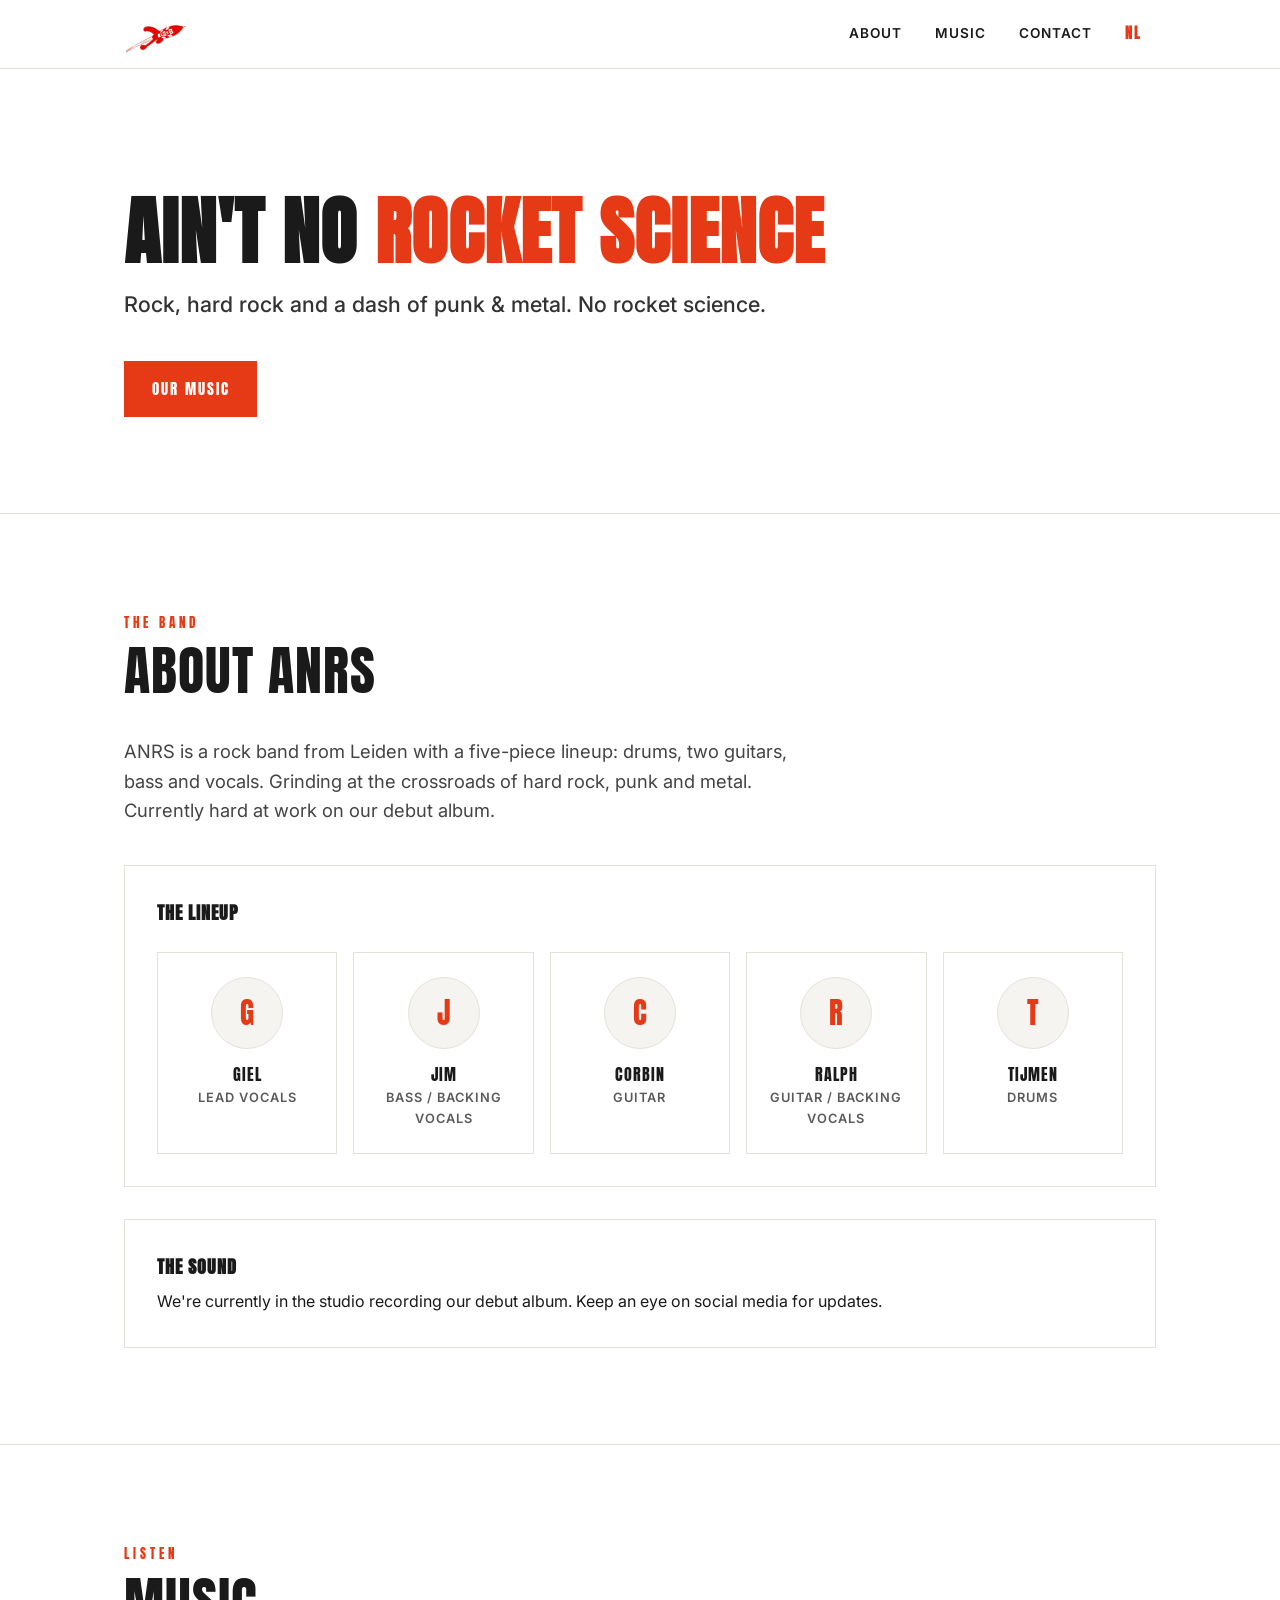
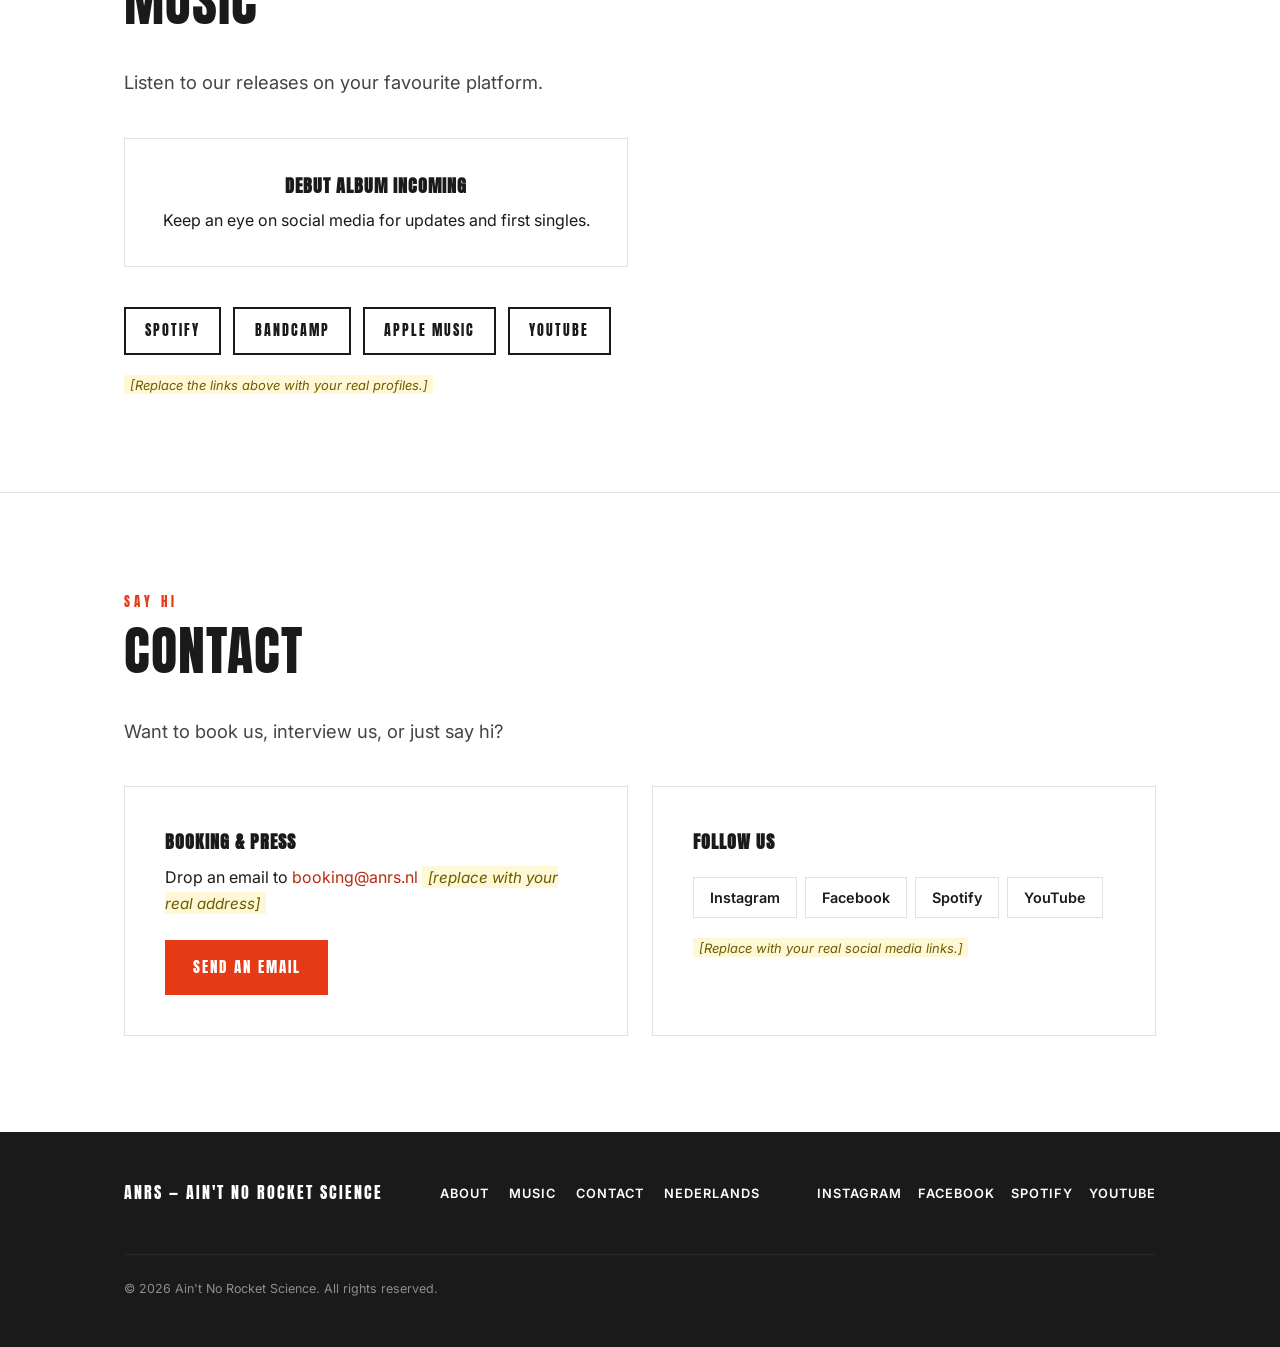
==== en/index.html @ cd4fdf3f "v2" ====
<!DOCTYPE html>
<html lang="en">
<head>
  <meta charset="UTF-8" />
  <meta name="viewport" content="width=device-width, initial-scale=1.0" />
  <title>ANRS — Ain't No Rocket Science</title>
  <meta name="description" content="ANRS (Ain't No Rocket Science) — Rock, hard rock with punk and metal influences. From Leiden, NL. Music and contact." />
  <meta name="theme-color" content="#e63916" />
  <meta property="og:type" content="website" />
  <meta property="og:title" content="ANRS — Ain't No Rocket Science" />
  <meta property="og:description" content="Rock, hard rock with punk and metal influences. From Leiden, NL." />
  <meta property="og:image" content="../assets/logo.png" />
  <meta property="og:locale" content="en_GB" />
  <meta property="og:locale:alternate" content="nl_NL" />
  <meta name="twitter:card" content="summary_large_image" />
  <link rel="alternate" hreflang="nl" href="https://anrs.nl/" />
  <link rel="alternate" hreflang="en" href="https://anrs.nl/en/" />
  <link rel="icon" href="../assets/logo.png" />
  <link rel="apple-touch-icon" href="../assets/logo.png" />
  <link rel="preconnect" href="https://fonts.googleapis.com" />
  <link rel="preconnect" href="https://fonts.gstatic.com" crossorigin />
  <link href="https://fonts.googleapis.com/css2?family=Anton&family=Inter:wght@400;500;600;700&display=swap" rel="stylesheet" />
  <link rel="stylesheet" href="../css/styles.css" />
  <script type="application/ld+json">
  {
    "@context": "https://schema.org",
    "@type": "MusicGroup",
    "name": "ANRS",
    "alternateName": "Ain't No Rocket Science",
    "description": "Rock, hard rock with punk and metal influences. From Leiden, NL.",
    "url": "https://anrs.nl/en/",
    "image": "https://anrs.nl/assets/logo.png",
    "genre": ["Rock", "Hard Rock", "Punk", "Metal"],
    "foundingLocation": {
      "@type": "Place",
      "name": "Leiden, Netherlands"
    },
    "member": [
      { "@type": "Person", "name": "Giel", "roleName": "Lead Vocals" },
      { "@type": "Person", "name": "Jim", "roleName": "Bass / Backing Vocals" },
      { "@type": "Person", "name": "Corbin", "roleName": "Guitar" },
      { "@type": "Person", "name": "Ralph", "roleName": "Guitar / Backing Vocals" },
      { "@type": "Person", "name": "Tijmen", "roleName": "Drums" }
    ]
  }
  </script>
</head>
<body id="top">
  <a href="#top" class="skip-link">Skip to content</a>

  <header class="site-header">
    <div class="container">
      <a href="#top" class="brand">
        <img src="../assets/logo.png" alt="ANRS logo" class="brand-logo" width="781" height="501" />
      </a>
      <nav class="nav" aria-label="Main navigation">
        <button class="nav-toggle" aria-label="Open menu" aria-expanded="false">
          <span></span><span></span><span></span>
        </button>
        <ul class="nav-list">
          <li><a href="#about">About</a></li>
          <li><a href="#music">Music</a></li>
          <li><a href="#contact">Contact</a></li>
          <li><a href="../index.html" class="lang-switch" hreflang="nl" lang="nl">NL</a></li>
        </ul>
      </nav>
    </div>
  </header>

  <main>
    <!-- Hero -->
    <section class="hero">
      <div class="container">
        <div class="hero-inner">
          <h1 class="hero-name">Ain't No <span class="accent">Rocket Science</span></h1>
          <p class="hero-tagline">
            Rock, hard rock and a dash of punk &amp; metal. No rocket science.
          </p>
          <div class="hero-cta">
            <a href="#music" class="btn btn-primary">Our music</a>
          </div>
        </div>
      </div>
    </section>

    <!-- About -->
    <section class="section" id="about">
      <div class="container">
        <div class="section-head">
          <span class="section-kicker">The band</span>
          <h2 class="section-title">About ANRS</h2>
        </div>
        <p class="lead">
          ANRS is a rock band from Leiden with a five-piece lineup: drums, two guitars, bass and vocals. Grinding at the crossroads of hard rock, punk and metal. Currently hard at work on our debut album.
        </p>

        <div class="about-grid">
          <div class="card">
            <h3 class="card-title">The lineup</h3>
            <ul class="crew-list">
              <li class="crew-card">
                <div class="crew-avatar">G</div>
                <div class="crew-name">Giel</div>
                <div class="crew-role">Lead Vocals</div>
              </li>
              <li class="crew-card">
                <div class="crew-avatar">J</div>
                <div class="crew-name">Jim</div>
                <div class="crew-role">Bass / Backing Vocals</div>
              </li>
              <li class="crew-card">
                <div class="crew-avatar">C</div>
                <div class="crew-name">Corbin</div>
                <div class="crew-role">Guitar</div>
              </li>
              <li class="crew-card">
                <div class="crew-avatar">R</div>
                <div class="crew-name">Ralph</div>
                <div class="crew-role">Guitar / Backing Vocals</div>
              </li>
              <li class="crew-card">
                <div class="crew-avatar">T</div>
                <div class="crew-name">Tijmen</div>
                <div class="crew-role">Drums</div>
              </li>
            </ul>
          </div>
          <div class="card">
            <h3 class="card-title">The sound</h3>
            <p>
              We're currently in the studio recording our debut album. Keep an eye on social media for updates.
            </p>
          </div>
        </div>
      </div>
    </section>

    <!-- Music -->
    <section class="section" id="music">
      <div class="container">
        <div class="section-head">
          <span class="section-kicker">Listen</span>
          <h2 class="section-title">Music</h2>
        </div>
        <p class="lead">
          Listen to our releases on your favourite platform.
        </p>

        <div class="music-grid">
          <div class="card" style="text-align:center;">
            <h3 class="card-title">Debut album incoming</h3>
            <p>
              Keep an eye on social media for updates and first singles.
            </p>
          </div>
        </div>

        <div class="stream-links">
          <a class="btn" href="https://open.spotify.com/" target="_blank" rel="noopener">Spotify</a>
          <a class="btn" href="https://www.bandcamp.com/" target="_blank" rel="noopener">Bandcamp</a>
          <a class="btn" href="https://music.apple.com/" target="_blank" rel="noopener">Apple Music</a>
          <a class="btn" href="https://youtube.com/" target="_blank" rel="noopener">YouTube</a>
        </div>
        <p style="margin-top:1.25rem;font-size:.85rem;">
          <span class="placeholder">[Replace the links above with your real profiles.]</span>
        </p>
      </div>
    </section>

    <!-- Contact -->
    <section class="section" id="contact">
      <div class="container">
        <div class="section-head">
          <span class="section-kicker">Say hi</span>
          <h2 class="section-title">Contact</h2>
        </div>
        <p class="lead">Want to book us, interview us, or just say hi?</p>

        <div class="contact-grid">
          <div class="card">
            <h3 class="card-title">Booking &amp; press</h3>
            <p>
              Drop an email to
              <a href="mailto:booking@anrs.nl">booking@anrs.nl</a>
              <span class="placeholder">[replace with your real address]</span>
            </p>
            <a href="mailto:booking@anrs.nl" class="btn btn-primary mailto-btn">Send an email</a>
          </div>
          <div class="card">
            <h3 class="card-title">Follow us</h3>
            <ul class="social-list">
              <li><a href="https://instagram.com/" target="_blank" rel="noopener">Instagram</a></li>
              <li><a href="https://facebook.com/" target="_blank" rel="noopener">Facebook</a></li>
              <li><a href="https://open.spotify.com/" target="_blank" rel="noopener">Spotify</a></li>
              <li><a href="https://youtube.com/" target="_blank" rel="noopener">YouTube</a></li>
            </ul>
            <p style="margin-top:1.25rem;font-size:.85rem;">
              <span class="placeholder">[Replace with your real social media links.]</span>
            </p>
          </div>
        </div>
      </div>
    </section>
  </main>

  <footer class="site-footer">
    <div class="container">
      <div class="footer-grid">
        <div class="footer-brand">ANRS — Ain't No Rocket Science</div>
        <ul class="footer-links">
          <li><a href="#about">About</a></li>
          <li><a href="#music">Music</a></li>
          <li><a href="#contact">Contact</a></li>
          <li><a href="../index.html" hreflang="nl">Nederlands</a></li>
        </ul>
        <ul class="footer-social">
          <li><a href="https://instagram.com/" target="_blank" rel="noopener">Instagram</a></li>
          <li><a href="https://facebook.com/" target="_blank" rel="noopener">Facebook</a></li>
          <li><a href="https://open.spotify.com/" target="_blank" rel="noopener">Spotify</a></li>
          <li><a href="https://youtube.com/" target="_blank" rel="noopener">YouTube</a></li>
        </ul>
        <div class="footer-copy">
          © <span id="year"></span> Ain't No Rocket Science. All rights reserved.
        </div>
      </div>
    </div>
  </footer>

  <script>document.getElementById("year").textContent = new Date().getFullYear();</script>
  <script src="../js/main.js"></script>
</body>
</html>
---- css/styles.css ----
/* =========================================================
   ANRS — Ain't No Rocket Science
   Bold & minimal: red/white/black, Anton + Inter
   ========================================================= */

:root {
  --red: #e63916;
  --red-dark: #b82a0f;
  --ink: #1a1a1a;
  --paper: #ffffff;
  --paper-2: #f6f4f0;
  --line: #e4e1db;

  --font-display: "Anton", "Arial Narrow", sans-serif;
  --font-body: "Inter", system-ui, sans-serif;

  --maxw: 1080px;
}

* {
  box-sizing: border-box;
  margin: 0;
  padding: 0;
}

html {
  scroll-behavior: smooth;
  -webkit-text-size-adjust: 100%;
}

body {
  font-family: var(--font-body);
  color: var(--ink);
  background: var(--paper);
  line-height: 1.6;
  overflow-x: hidden;
}

img {
  max-width: 100%;
  display: block;
}

a {
  color: var(--red-dark);
  text-decoration: none;
}

a:hover {
  text-decoration: underline;
}

/* ---------- Focus states ---------- */
a:focus-visible,
button:focus-visible,
.btn:focus-visible,
.nav-list a:focus-visible,
.social-list a:focus-visible {
  outline: 3px solid var(--red);
  outline-offset: 2px;
  text-decoration: none;
  border-radius: 1px;
}

/* ---------- Skip link ---------- */
.skip-link {
  position: absolute;
  top: -100px;
  left: 1rem;
  z-index: 200;
  background: var(--ink);
  color: var(--paper);
  padding: 0.75rem 1.25rem;
  font-family: var(--font-display);
  text-transform: uppercase;
  letter-spacing: 1px;
  font-size: 0.9rem;
  transition: top 0.15s;
}

.skip-link:focus {
  top: 0.75rem;
}

/* ---------- Layout ---------- */
.container {
  width: 100%;
  max-width: var(--maxw);
  margin: 0 auto;
  padding: 0 1.5rem;
  position: relative;
}

.section {
  padding: 6rem 0;
  position: relative;
  scroll-margin-top: 80px;
}

.section + .section {
  border-top: 1px solid var(--line);
}

.section-head {
  margin-bottom: 2.5rem;
}

.section-kicker {
  display: inline-block;
  font-family: var(--font-display);
  text-transform: uppercase;
  letter-spacing: 4px;
  font-size: 0.8rem;
  color: var(--red);
  margin-bottom: 0.75rem;
}

.section-title {
  font-family: var(--font-display);
  font-weight: 400;
  text-transform: uppercase;
  letter-spacing: 1px;
  line-height: 0.95;
  font-size: clamp(2.2rem, 6vw, 3.4rem);
}

.lead {
  font-size: 1.15rem;
  max-width: 56ch;
  color: #444;
}

/* ---------- Header / nav ---------- */
.site-header {
  position: sticky;
  top: 0;
  z-index: 100;
  background: rgba(255, 255, 255, 0.9);
  backdrop-filter: saturate(180%) blur(8px);
  border-bottom: 1px solid var(--line);
}

.site-header .container {
  display: flex;
  align-items: center;
  justify-content: space-between;
  gap: 1rem;
  min-height: 68px;
}

.brand {
  display: flex;
  align-items: center;
  gap: 0.65rem;
  text-decoration: none;
  color: var(--ink);
}

.brand-logo {
  height: 44px;
  width: auto;
  object-fit: contain;
}

.brand-text {
  font-family: var(--font-display);
  font-size: 1.4rem;
  letter-spacing: 2px;
  text-transform: uppercase;
}

.nav-list {
  list-style: none;
  display: flex;
  align-items: center;
  gap: 0.25rem;
}

.nav-list a {
  display: inline-block;
  padding: 0.5rem 0.9rem;
  font-weight: 600;
  text-transform: uppercase;
  letter-spacing: 1px;
  font-size: 0.85rem;
  color: var(--ink);
  touch-action: manipulation;
}

.nav-list a:hover {
  color: var(--red);
  text-decoration: none;
}

.lang-switch {
  font-family: var(--font-display) !important;
  letter-spacing: 2px !important;
  color: var(--red) !important;
}

.nav-toggle {
  display: none;
  flex-direction: column;
  justify-content: center;
  gap: 5px;
  width: 44px;
  height: 44px;
  background: transparent;
  border: 1px solid var(--line);
  cursor: pointer;
}

.nav-toggle span {
  display: block;
  width: 22px;
  height: 2px;
  background: var(--ink);
  margin: 0 auto;
  transition: 0.2s;
}

.nav-toggle[aria-expanded="true"] span:nth-child(1) {
  transform: translateY(7px) rotate(45deg);
}
.nav-toggle[aria-expanded="true"] span:nth-child(2) {
  opacity: 0;
}
.nav-toggle[aria-expanded="true"] span:nth-child(3) {
  transform: translateY(-7px) rotate(-45deg);
}

/* ---------- Hero ---------- */
.hero {
  padding: 8rem 0 6rem;
  border-bottom: 1px solid var(--line);
}

.hero-inner {
  max-width: 900px;
}

.hero-name {
  font-family: var(--font-display);
  text-transform: uppercase;
  font-size: clamp(1.9rem, 8vw, 4.6rem);
  line-height: 0.95;
  letter-spacing: 1px;
  margin-bottom: 1.25rem;
  white-space: nowrap;
}

.hero-name .accent {
  color: var(--red);
}

.hero-tagline {
  font-size: clamp(1.1rem, 2.4vw, 1.35rem);
  font-weight: 500;
  max-width: 46ch;
  margin-bottom: 2.5rem;
  color: #333;
}

.hero-cta {
  display: inline-flex;
  flex-wrap: wrap;
  gap: 0.75rem;
}

.btn {
  display: inline-block;
  font-family: var(--font-display);
  text-transform: uppercase;
  letter-spacing: 2px;
  font-size: 0.95rem;
  padding: 0.85rem 1.6rem;
  border: 2px solid var(--ink);
  background: var(--paper);
  color: var(--ink);
  transition: background 0.15s, color 0.15s, border-color 0.15s;
  touch-action: manipulation;
}

.btn:hover {
  text-decoration: none;
  background: var(--ink);
  color: var(--paper);
}

.btn-primary {
  background: var(--red);
  color: var(--paper);
  border-color: var(--red);
}

.btn-primary:hover {
  background: var(--red-dark);
  border-color: var(--red-dark);
  color: var(--paper);
}

/* ---------- Cards ---------- */
.card {
  background: var(--paper);
  border: 1px solid var(--line);
  padding: 2rem;
}

.card-title {
  font-family: var(--font-display);
  text-transform: uppercase;
  letter-spacing: 1px;
  font-size: 1.15rem;
  margin-bottom: 0.5rem;
}

.card p + p {
  margin-top: 0.75rem;
}

/* ---------- About / crew ---------- */
.about-grid {
  display: grid;
  grid-template-columns: 1fr;
  gap: 2rem;
  margin-top: 2.5rem;
}

.crew-list {
  list-style: none;
  display: grid;
  grid-template-columns: repeat(auto-fit, minmax(150px, 1fr));
  gap: 1rem;
  margin-top: 1.5rem;
}

.crew-card {
  text-align: center;
  padding: 1.5rem 1rem;
  border: 1px solid var(--line);
}

.crew-avatar {
  width: 72px;
  height: 72px;
  margin: 0 auto 0.85rem;
  border-radius: 50%;
  background: var(--paper-2);
  border: 1px solid var(--line);
  display: flex;
  align-items: center;
  justify-content: center;
  font-family: var(--font-display);
  font-size: 1.8rem;
  color: var(--red);
}

.crew-name {
  font-family: var(--font-display);
  text-transform: uppercase;
  letter-spacing: 1px;
  font-size: 1rem;
}

.crew-role {
  font-size: 0.8rem;
  color: #5a5a5a;
  font-weight: 600;
  text-transform: uppercase;
  letter-spacing: 1px;
}

/* ---------- Music ---------- */
.music-grid {
  display: grid;
  grid-template-columns: 1fr;
  gap: 1.5rem;
  margin-top: 2.5rem;
}

.music-embed {
  border: 1px solid var(--line);
  background: var(--ink);
}

.music-embed iframe {
  display: block;
  width: 100%;
  border: 0;
  height: 152px;
}

.stream-links {
  display: flex;
  flex-wrap: wrap;
  gap: 0.75rem;
  margin-top: 2.5rem;
}

.stream-links .btn {
  font-size: 0.85rem;
  padding: 0.7rem 1.2rem;
}

/* ---------- Shows ---------- */
.shows-list {
  display: grid;
  grid-template-columns: 1fr;
  gap: 0;
  margin-top: 2.5rem;
}

.show-card {
  display: grid;
  grid-template-columns: 120px 1fr auto;
  align-items: center;
  gap: 1.5rem;
  padding: 1.5rem 0;
  border-bottom: 1px solid var(--line);
}

.show-card:first-child {
  border-top: 1px solid var(--line);
}

.show-date {
  font-family: var(--font-display);
  text-align: left;
  line-height: 1;
}

.show-day {
  font-size: 2.2rem;
}

.show-month {
  text-transform: uppercase;
  letter-spacing: 2px;
  font-size: 0.8rem;
  color: var(--red);
  margin-top: 0.2rem;
}

.show-info {
  text-align: left;
}

.show-venue {
  font-weight: 700;
  font-size: 1.05rem;
}

.show-city {
  font-size: 0.9rem;
  color: #777;
}

.show-status {
  font-family: var(--font-display);
  text-transform: uppercase;
  letter-spacing: 2px;
  font-size: 0.75rem;
  color: var(--red);
  white-space: nowrap;
}

.show-status.soldout {
  color: var(--ink);
  opacity: 0.5;
}

.empty-state {
  text-align: center;
  padding: 4rem 1rem;
}

.empty-state p {
  margin-bottom: 1.5rem;
  color: #777;
}

/* ---------- Contact ---------- */
.contact-grid {
  display: grid;
  grid-template-columns: 1fr;
  gap: 1.5rem;
  margin-top: 2.5rem;
}

.contact-grid .card {
  padding: 2.5rem;
}

.social-list {
  list-style: none;
  display: flex;
  flex-wrap: wrap;
  gap: 0.5rem;
  margin-top: 1.25rem;
}

.social-list a {
  display: inline-flex;
  align-items: center;
  gap: 0.4rem;
  padding: 0.5rem 1rem;
  border: 1px solid var(--line);
  color: var(--ink);
  font-weight: 600;
  font-size: 0.9rem;
}

.social-list a:hover {
  border-color: var(--ink);
  background: var(--ink);
  color: var(--paper);
  text-decoration: none;
}

.mailto-btn {
  display: inline-block;
  margin-top: 1.5rem;
}

/* ---------- Footer ---------- */
.site-footer {
  background: var(--ink);
  color: var(--paper);
  padding: 3rem 0;
}

.site-footer a {
  color: var(--paper);
}

.site-footer a:hover {
  color: var(--red);
  text-decoration: none;
}

.footer-grid {
  display: flex;
  flex-wrap: wrap;
  gap: 1rem;
  justify-content: space-between;
  align-items: center;
}

.footer-brand {
  font-family: var(--font-display);
  letter-spacing: 2px;
  text-transform: uppercase;
}

.footer-links {
  list-style: none;
  display: flex;
  flex-wrap: wrap;
  gap: 1.25rem;
}

.footer-links a {
  text-transform: uppercase;
  letter-spacing: 1px;
  font-size: 0.8rem;
  font-weight: 600;
}

.footer-social {
  list-style: none;
  display: flex;
  flex-wrap: wrap;
  gap: 0.5rem 1rem;
}

.footer-social a {
  text-transform: uppercase;
  letter-spacing: 1px;
  font-size: 0.8rem;
  font-weight: 600;
}

.footer-copy {
  width: 100%;
  font-size: 0.78rem;
  opacity: 0.5;
  border-top: 1px solid rgba(255, 255, 255, 0.12);
  margin-top: 2rem;
  padding-top: 1.5rem;
}

/* ---------- Placeholder marker ---------- */
.placeholder {
  background: #fff8d6;
  padding: 0.1rem 0.35rem;
  font-style: italic;
  font-size: 0.95em;
  color: #6b5b00;
}

/* ---------- Responsive ---------- */
@media (max-width: 760px) {
  .nav-toggle {
    display: flex;
  }

  .nav-list {
    position: absolute;
    top: 100%;
    left: 0;
    right: 0;
    flex-direction: column;
    align-items: stretch;
    background: var(--paper);
    border-bottom: 1px solid var(--line);
    padding: 0.5rem 1.5rem;
    gap: 0;
    display: none;
  }

  .nav-list.open {
    display: flex;
  }

  .nav-list li {
    width: 100%;
  }

  .nav-list a {
    display: block;
    width: 100%;
    padding: 0.85rem 0;
    border-bottom: 1px solid var(--line);
  }

  .nav-list li:last-child a {
    border-bottom: 0;
  }

  .show-card {
    grid-template-columns: 90px 1fr;
    gap: 1rem;
  }

  .show-status {
    grid-column: 1 / -1;
    justify-self: start;
  }

  .hero {
    padding: 5rem 0 4rem;
  }
}

@media (min-width: 720px) {
  .music-grid {
    grid-template-columns: 1fr 1fr;
  }

  .contact-grid {
    grid-template-columns: 1fr 1fr;
  }
}

/* ---------- Reduced motion ---------- */
@media (prefers-reduced-motion: reduce) {
  html {
    scroll-behavior: auto;
  }
  * {
    transition: none !important;
  }
}
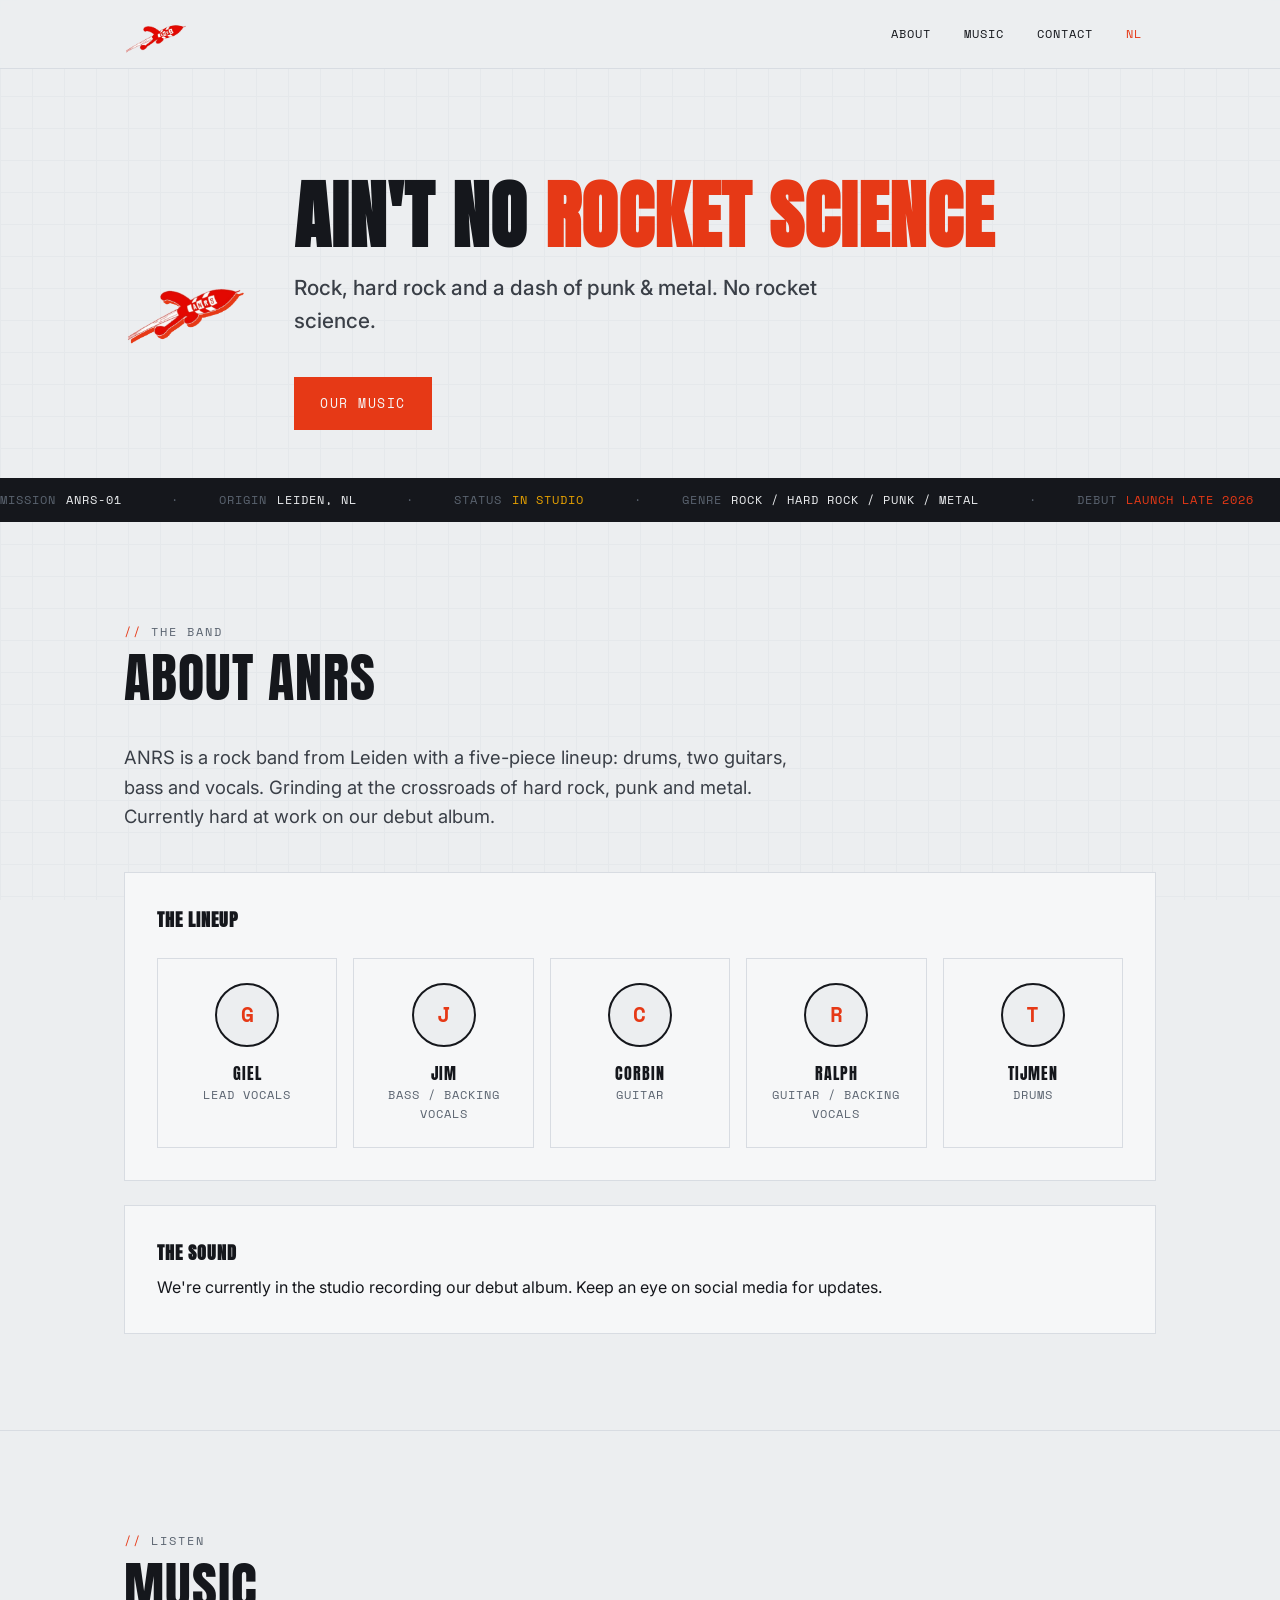
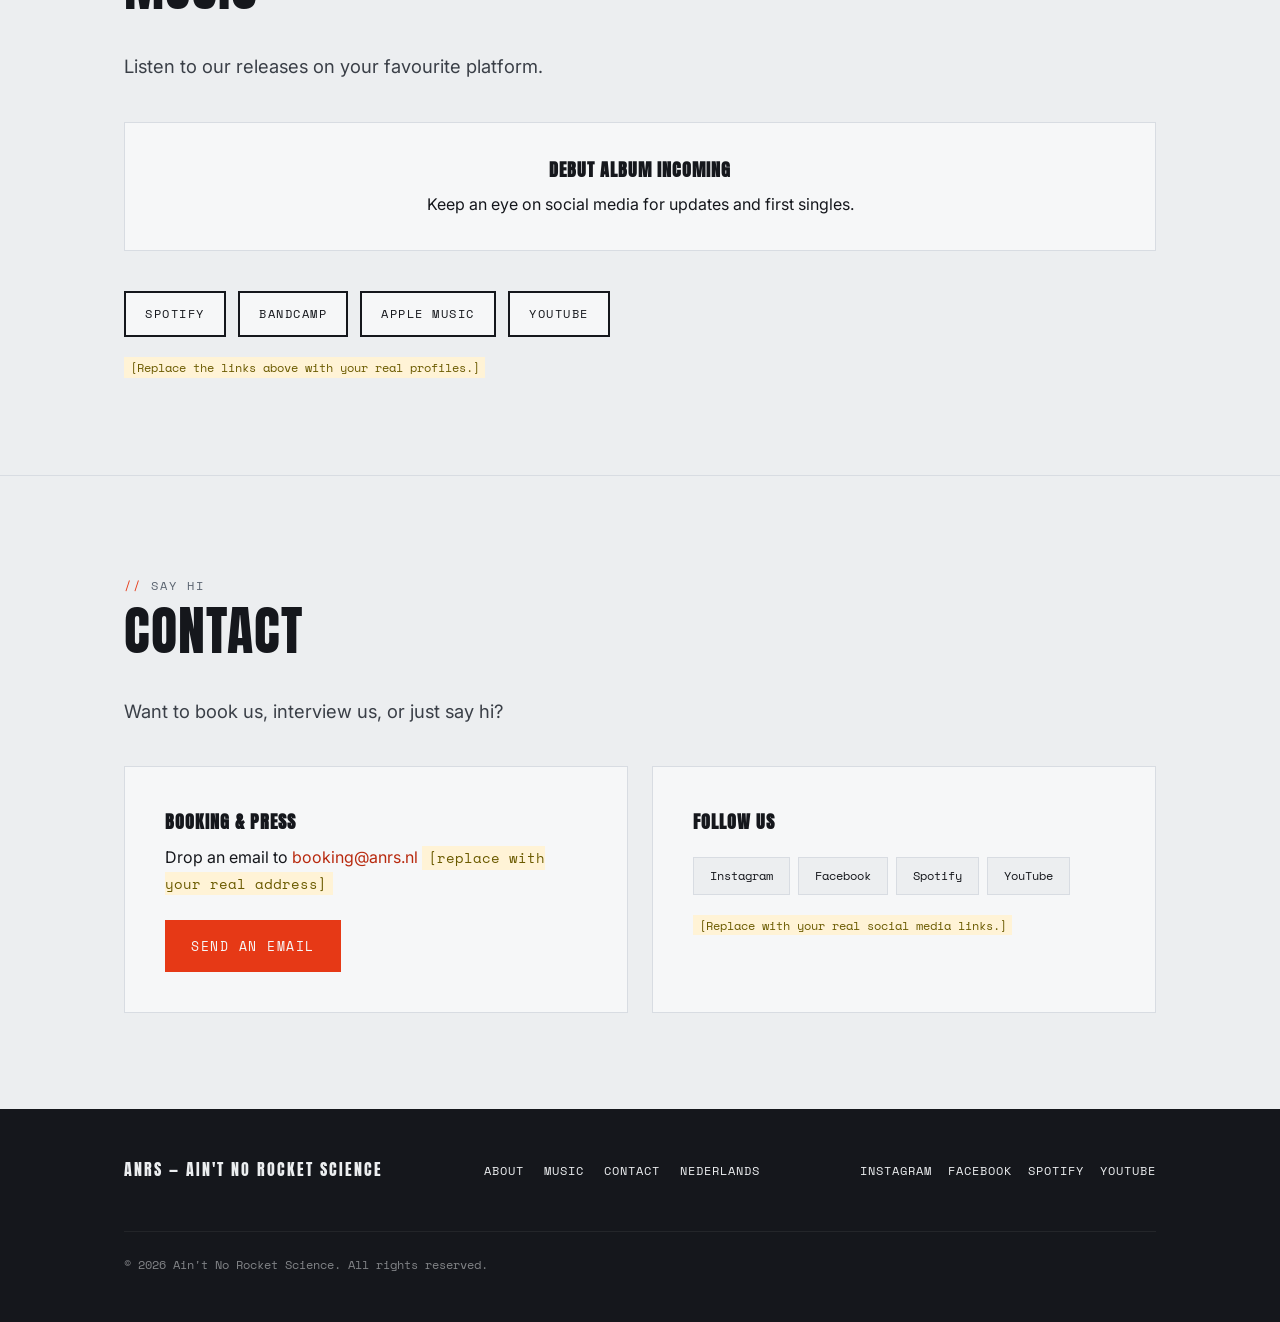
==== commit 4d7cd885: "v3" ====
--- a/en/index.html
+++ b/en/index.html
@@ -19,7 +19,7 @@
   <link rel="apple-touch-icon" href="../assets/logo.png" />
   <link rel="preconnect" href="https://fonts.googleapis.com" />
   <link rel="preconnect" href="https://fonts.gstatic.com" crossorigin />
-  <link href="https://fonts.googleapis.com/css2?family=Anton&family=Inter:wght@400;500;600;700&display=swap" rel="stylesheet" />
+  <link href="https://fonts.googleapis.com/css2?family=Anton&family=Inter:wght@400;500;600;700&family=Space+Mono:wght@400;700&display=swap" rel="stylesheet" />
   <link rel="stylesheet" href="../css/styles.css" />
   <script type="application/ld+json">
   {
@@ -72,16 +72,35 @@
     <section class="hero">
       <div class="container">
         <div class="hero-inner">
-          <h1 class="hero-name">Ain't No <span class="accent">Rocket Science</span></h1>
-          <p class="hero-tagline">
-            Rock, hard rock and a dash of punk &amp; metal. No rocket science.
-          </p>
-          <div class="hero-cta">
-            <a href="#music" class="btn btn-primary">Our music</a>
-          </div>
-        </div>
-      </div>
-    </section>
+          <img src="../assets/logo.png" alt="ANRS logo" class="hero-mark" width="781" height="501" />
+          <div>
+            <h1 class="hero-name">Ain't No <span class="accent">Rocket Science</span></h1>
+            <p class="hero-tagline">
+              Rock, hard rock and a dash of punk &amp; metal. No rocket science.
+            </p>
+            <div class="hero-cta">
+              <a href="#music" class="btn btn-primary">Our music</a>
+            </div>
+          </div>
+        </div>
+      </div>
+    </section>
+
+    <!-- Telemetry ribbon -->
+    <div class="telemetry" aria-hidden="true">
+      <div class="telemetry-track">
+        <span class="telemetry-item"><span class="lbl">MISSION</span><span class="val">ANRS-01</span></span>
+        <span class="telemetry-item"><span class="lbl">ORIGIN</span><span class="val">LEIDEN, NL</span></span>
+        <span class="telemetry-item"><span class="lbl">STATUS</span><span class="val live">IN STUDIO</span></span>
+        <span class="telemetry-item"><span class="lbl">GENRE</span><span class="val">ROCK / HARD ROCK / PUNK / METAL</span></span>
+        <span class="telemetry-item"><span class="lbl">DEBUT</span><span class="val alert">LAUNCH LATE 2026</span></span>
+        <span class="telemetry-item"><span class="lbl">MISSION</span><span class="val">ANRS-01</span></span>
+        <span class="telemetry-item"><span class="lbl">ORIGIN</span><span class="val">LEIDEN, NL</span></span>
+        <span class="telemetry-item"><span class="lbl">STATUS</span><span class="val live">IN STUDIO</span></span>
+        <span class="telemetry-item"><span class="lbl">GENRE</span><span class="val">ROCK / HARD ROCK / PUNK / METAL</span></span>
+        <span class="telemetry-item"><span class="lbl">DEBUT</span><span class="val alert">LAUNCH LATE 2026</span></span>
+      </div>
+    </div>
 
     <!-- About -->
     <section class="section" id="about">
--- a/css/styles.css
+++ b/css/styles.css
@@ -1,18 +1,22 @@
 /* =========================================================
    ANRS — Ain't No Rocket Science
-   Bold & minimal: red/white/black, Anton + Inter
+   "Mission dossier": engineering paper + telemetry ribbon
    ========================================================= */
 
 :root {
+  --paper: #eceef0;
+  --paper-2: #f6f7f8;
+  --ink: #15171c;
   --red: #e63916;
   --red-dark: #b82a0f;
-  --ink: #1a1a1a;
-  --paper: #ffffff;
-  --paper-2: #f6f4f0;
-  --line: #e4e1db;
+  --amber: #e8a200;
+  --slate: #5b6470;
+  --grid: #dde1e5;
+  --line: #d8dce2;
 
   --font-display: "Anton", "Arial Narrow", sans-serif;
   --font-body: "Inter", system-ui, sans-serif;
+  --font-mono: "Space Mono", "Courier New", monospace;
 
   --maxw: 1080px;
 }
@@ -34,6 +38,21 @@
   background: var(--paper);
   line-height: 1.6;
   overflow-x: hidden;
+  position: relative;
+}
+
+/* Engineering-paper blueprint grid */
+body::before {
+  content: "";
+  position: fixed;
+  inset: 0;
+  background-image:
+    linear-gradient(to right, var(--grid) 1px, transparent 1px),
+    linear-gradient(to bottom, var(--grid) 1px, transparent 1px);
+  background-size: 32px 32px;
+  opacity: 0.5;
+  pointer-events: none;
+  z-index: 0;
 }
 
 img {
@@ -48,6 +67,11 @@
 
 a:hover {
   text-decoration: underline;
+}
+
+::selection {
+  background: var(--red);
+  color: var(--paper-2);
 }
 
 /* ---------- Focus states ---------- */
@@ -71,10 +95,10 @@
   background: var(--ink);
   color: var(--paper);
   padding: 0.75rem 1.25rem;
-  font-family: var(--font-display);
-  text-transform: uppercase;
-  letter-spacing: 1px;
-  font-size: 0.9rem;
+  font-family: var(--font-mono);
+  font-size: 0.8rem;
+  text-transform: uppercase;
+  letter-spacing: 1px;
   transition: top 0.15s;
 }
 
@@ -89,11 +113,13 @@
   margin: 0 auto;
   padding: 0 1.5rem;
   position: relative;
+  z-index: 1;
 }
 
 .section {
   padding: 6rem 0;
   position: relative;
+  z-index: 1;
   scroll-margin-top: 80px;
 }
 
@@ -107,12 +133,17 @@
 
 .section-kicker {
   display: inline-block;
-  font-family: var(--font-display);
-  text-transform: uppercase;
-  letter-spacing: 4px;
-  font-size: 0.8rem;
+  font-family: var(--font-mono);
+  text-transform: uppercase;
+  letter-spacing: 2px;
+  font-size: 0.78rem;
+  color: var(--slate);
+  margin-bottom: 0.6rem;
+}
+
+.section-kicker::before {
+  content: "// ";
   color: var(--red);
-  margin-bottom: 0.75rem;
 }
 
 .section-title {
@@ -127,7 +158,7 @@
 .lead {
   font-size: 1.15rem;
   max-width: 56ch;
-  color: #444;
+  color: #3a3f47;
 }
 
 /* ---------- Header / nav ---------- */
@@ -135,7 +166,7 @@
   position: sticky;
   top: 0;
   z-index: 100;
-  background: rgba(255, 255, 255, 0.9);
+  background: rgba(236, 238, 240, 0.92);
   backdrop-filter: saturate(180%) blur(8px);
   border-bottom: 1px solid var(--line);
 }
@@ -162,13 +193,6 @@
   object-fit: contain;
 }
 
-.brand-text {
-  font-family: var(--font-display);
-  font-size: 1.4rem;
-  letter-spacing: 2px;
-  text-transform: uppercase;
-}
-
 .nav-list {
   list-style: none;
   display: flex;
@@ -179,10 +203,10 @@
 .nav-list a {
   display: inline-block;
   padding: 0.5rem 0.9rem;
-  font-weight: 600;
-  text-transform: uppercase;
-  letter-spacing: 1px;
-  font-size: 0.85rem;
+  font-family: var(--font-mono);
+  text-transform: uppercase;
+  letter-spacing: 1px;
+  font-size: 0.78rem;
   color: var(--ink);
   touch-action: manipulation;
 }
@@ -193,8 +217,6 @@
 }
 
 .lang-switch {
-  font-family: var(--font-display) !important;
-  letter-spacing: 2px !important;
   color: var(--red) !important;
 }
 
@@ -231,12 +253,22 @@
 
 /* ---------- Hero ---------- */
 .hero {
-  padding: 8rem 0 6rem;
-  border-bottom: 1px solid var(--line);
+  padding: 7rem 0 3rem;
+  position: relative;
+  z-index: 1;
 }
 
 .hero-inner {
-  max-width: 900px;
+  display: grid;
+  grid-template-columns: 1fr;
+  gap: 2rem;
+  align-items: center;
+}
+
+.hero-mark {
+  width: 120px;
+  height: auto;
+  filter: drop-shadow(3px 3px 0 var(--red));
 }
 
 .hero-name {
@@ -254,11 +286,11 @@
 }
 
 .hero-tagline {
-  font-size: clamp(1.1rem, 2.4vw, 1.35rem);
+  font-size: clamp(1.1rem, 2.4vw, 1.3rem);
   font-weight: 500;
   max-width: 46ch;
   margin-bottom: 2.5rem;
-  color: #333;
+  color: #3a3f47;
 }
 
 .hero-cta {
@@ -269,13 +301,13 @@
 
 .btn {
   display: inline-block;
-  font-family: var(--font-display);
-  text-transform: uppercase;
-  letter-spacing: 2px;
-  font-size: 0.95rem;
-  padding: 0.85rem 1.6rem;
+  font-family: var(--font-mono);
+  text-transform: uppercase;
+  letter-spacing: 1.5px;
+  font-size: 0.82rem;
+  padding: 0.85rem 1.5rem;
   border: 2px solid var(--ink);
-  background: var(--paper);
+  background: var(--paper-2);
   color: var(--ink);
   transition: background 0.15s, color 0.15s, border-color 0.15s;
   touch-action: manipulation;
@@ -289,21 +321,83 @@
 
 .btn-primary {
   background: var(--red);
-  color: var(--paper);
+  color: var(--paper-2);
   border-color: var(--red);
 }
 
 .btn-primary:hover {
   background: var(--red-dark);
   border-color: var(--red-dark);
+  color: var(--paper-2);
+}
+
+/* ---------- Telemetry ribbon (signature element) ---------- */
+.telemetry {
+  position: relative;
+  z-index: 1;
+  background: var(--ink);
   color: var(--paper);
+  border-top: 1px solid var(--ink);
+  border-bottom: 1px solid var(--ink);
+  overflow: hidden;
+}
+
+.telemetry-track {
+  display: flex;
+  white-space: nowrap;
+  font-family: var(--font-mono);
+  font-size: 0.78rem;
+  letter-spacing: 1px;
+  padding: 0.7rem 0;
+  gap: 2.5rem;
+  width: max-content;
+  animation: telemetry-scroll 32s linear infinite;
+}
+
+.telemetry-item {
+  display: inline-flex;
+  align-items: center;
+  gap: 0.6rem;
+  text-transform: uppercase;
+}
+
+.telemetry-item .lbl {
+  color: var(--slate);
+}
+
+.telemetry-item .val {
+  color: var(--paper);
+}
+
+.telemetry-item .val.live {
+  color: var(--amber);
+}
+
+.telemetry-item .val.alert {
+  color: var(--red);
+}
+
+.telemetry-item::after {
+  content: "·";
+  color: var(--slate);
+  margin-left: 2.5rem;
+}
+
+.telemetry-item:last-child::after {
+  content: "";
+}
+
+@keyframes telemetry-scroll {
+  from { transform: translateX(0); }
+  to { transform: translateX(-50%); }
 }
 
 /* ---------- Cards ---------- */
 .card {
-  background: var(--paper);
+  background: var(--paper-2);
   border: 1px solid var(--line);
   padding: 2rem;
+  position: relative;
 }
 
 .card-title {
@@ -322,7 +416,7 @@
 .about-grid {
   display: grid;
   grid-template-columns: 1fr;
-  gap: 2rem;
+  gap: 1.5rem;
   margin-top: 2.5rem;
 }
 
@@ -338,20 +432,22 @@
   text-align: center;
   padding: 1.5rem 1rem;
   border: 1px solid var(--line);
+  background: var(--paper-2);
 }
 
 .crew-avatar {
-  width: 72px;
-  height: 72px;
+  width: 64px;
+  height: 64px;
   margin: 0 auto 0.85rem;
   border-radius: 50%;
-  background: var(--paper-2);
-  border: 1px solid var(--line);
+  background: var(--paper);
+  border: 2px solid var(--ink);
   display: flex;
   align-items: center;
   justify-content: center;
-  font-family: var(--font-display);
-  font-size: 1.8rem;
+  font-family: var(--font-mono);
+  font-weight: 700;
+  font-size: 1.3rem;
   color: var(--red);
 }
 
@@ -363,9 +459,9 @@
 }
 
 .crew-role {
-  font-size: 0.8rem;
-  color: #5a5a5a;
-  font-weight: 600;
+  font-family: var(--font-mono);
+  font-size: 0.72rem;
+  color: var(--slate);
   text-transform: uppercase;
   letter-spacing: 1px;
 }
@@ -378,18 +474,6 @@
   margin-top: 2.5rem;
 }
 
-.music-embed {
-  border: 1px solid var(--line);
-  background: var(--ink);
-}
-
-.music-embed iframe {
-  display: block;
-  width: 100%;
-  border: 0;
-  height: 152px;
-}
-
 .stream-links {
   display: flex;
   flex-wrap: wrap;
@@ -398,85 +482,8 @@
 }
 
 .stream-links .btn {
-  font-size: 0.85rem;
+  font-size: 0.78rem;
   padding: 0.7rem 1.2rem;
-}
-
-/* ---------- Shows ---------- */
-.shows-list {
-  display: grid;
-  grid-template-columns: 1fr;
-  gap: 0;
-  margin-top: 2.5rem;
-}
-
-.show-card {
-  display: grid;
-  grid-template-columns: 120px 1fr auto;
-  align-items: center;
-  gap: 1.5rem;
-  padding: 1.5rem 0;
-  border-bottom: 1px solid var(--line);
-}
-
-.show-card:first-child {
-  border-top: 1px solid var(--line);
-}
-
-.show-date {
-  font-family: var(--font-display);
-  text-align: left;
-  line-height: 1;
-}
-
-.show-day {
-  font-size: 2.2rem;
-}
-
-.show-month {
-  text-transform: uppercase;
-  letter-spacing: 2px;
-  font-size: 0.8rem;
-  color: var(--red);
-  margin-top: 0.2rem;
-}
-
-.show-info {
-  text-align: left;
-}
-
-.show-venue {
-  font-weight: 700;
-  font-size: 1.05rem;
-}
-
-.show-city {
-  font-size: 0.9rem;
-  color: #777;
-}
-
-.show-status {
-  font-family: var(--font-display);
-  text-transform: uppercase;
-  letter-spacing: 2px;
-  font-size: 0.75rem;
-  color: var(--red);
-  white-space: nowrap;
-}
-
-.show-status.soldout {
-  color: var(--ink);
-  opacity: 0.5;
-}
-
-.empty-state {
-  text-align: center;
-  padding: 4rem 1rem;
-}
-
-.empty-state p {
-  margin-bottom: 1.5rem;
-  color: #777;
 }
 
 /* ---------- Contact ---------- */
@@ -505,9 +512,11 @@
   gap: 0.4rem;
   padding: 0.5rem 1rem;
   border: 1px solid var(--line);
+  background: var(--paper);
   color: var(--ink);
-  font-weight: 600;
-  font-size: 0.9rem;
+  font-family: var(--font-mono);
+  font-size: 0.78rem;
+  touch-action: manipulation;
 }
 
 .social-list a:hover {
@@ -527,6 +536,8 @@
   background: var(--ink);
   color: var(--paper);
   padding: 3rem 0;
+  position: relative;
+  z-index: 1;
 }
 
 .site-footer a {
@@ -560,10 +571,10 @@
 }
 
 .footer-links a {
-  text-transform: uppercase;
-  letter-spacing: 1px;
-  font-size: 0.8rem;
-  font-weight: 600;
+  font-family: var(--font-mono);
+  text-transform: uppercase;
+  letter-spacing: 1px;
+  font-size: 0.75rem;
 }
 
 .footer-social {
@@ -574,15 +585,16 @@
 }
 
 .footer-social a {
-  text-transform: uppercase;
-  letter-spacing: 1px;
-  font-size: 0.8rem;
-  font-weight: 600;
+  font-family: var(--font-mono);
+  text-transform: uppercase;
+  letter-spacing: 1px;
+  font-size: 0.75rem;
 }
 
 .footer-copy {
   width: 100%;
-  font-size: 0.78rem;
+  font-family: var(--font-mono);
+  font-size: 0.72rem;
   opacity: 0.5;
   border-top: 1px solid rgba(255, 255, 255, 0.12);
   margin-top: 2rem;
@@ -591,10 +603,10 @@
 
 /* ---------- Placeholder marker ---------- */
 .placeholder {
-  background: #fff8d6;
+  background: #fff3d6;
   padding: 0.1rem 0.35rem;
-  font-style: italic;
-  font-size: 0.95em;
+  font-family: var(--font-mono);
+  font-size: 0.85em;
   color: #6b5b00;
 }
 
@@ -637,24 +649,27 @@
     border-bottom: 0;
   }
 
-  .show-card {
-    grid-template-columns: 90px 1fr;
-    gap: 1rem;
-  }
-
-  .show-status {
-    grid-column: 1 / -1;
-    justify-self: start;
-  }
-
   .hero {
-    padding: 5rem 0 4rem;
+    padding: 4rem 0 2.5rem;
+  }
+
+  .hero-mark {
+    width: 90px;
   }
 }
 
 @media (min-width: 720px) {
-  .music-grid {
-    grid-template-columns: 1fr 1fr;
+  .hero-inner {
+    grid-template-columns: auto 1fr;
+    gap: 2.5rem;
+  }
+
+  .hero-mark {
+    width: 130px;
+  }
+
+  .about-grid {
+    grid-template-columns: 1fr;
   }
 
   .contact-grid {
@@ -669,5 +684,9 @@
   }
   * {
     transition: none !important;
-  }
-}
+    animation: none !important;
+  }
+  .telemetry-track {
+    animation: none;
+  }
+}
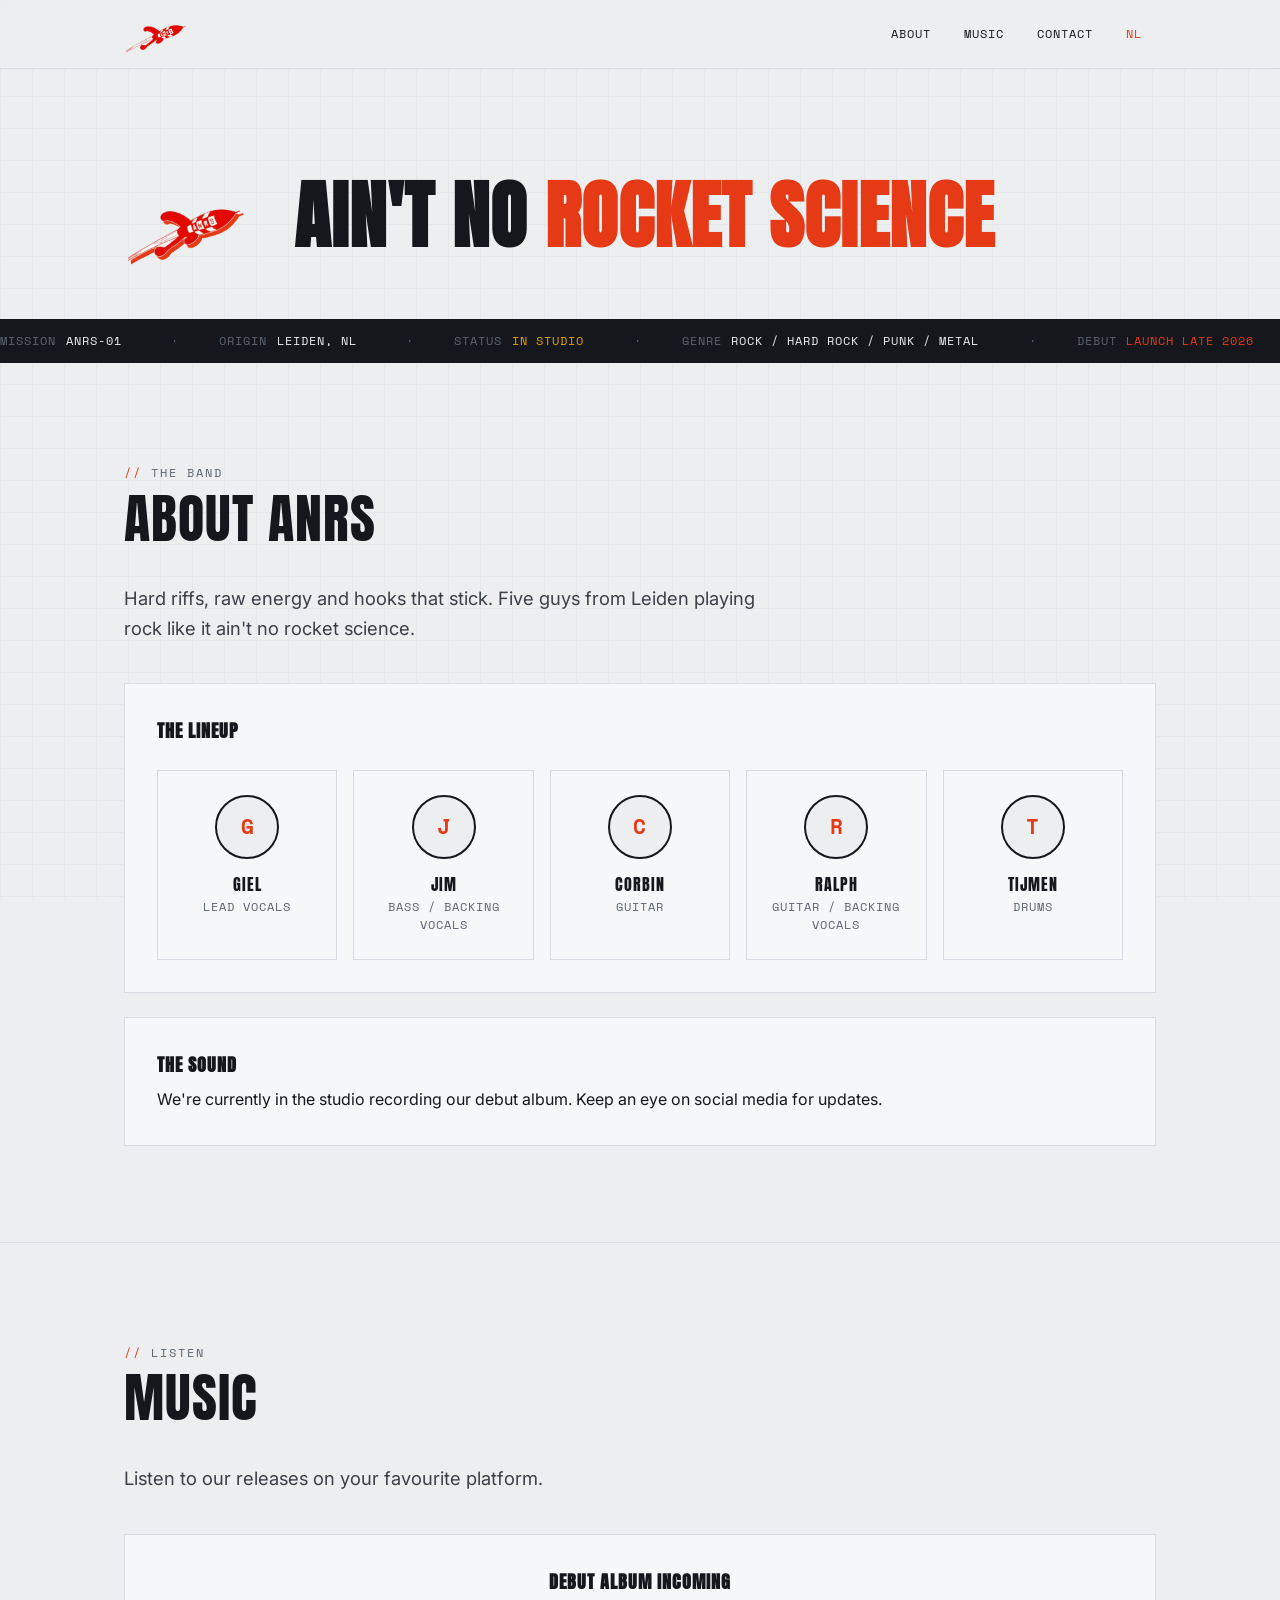
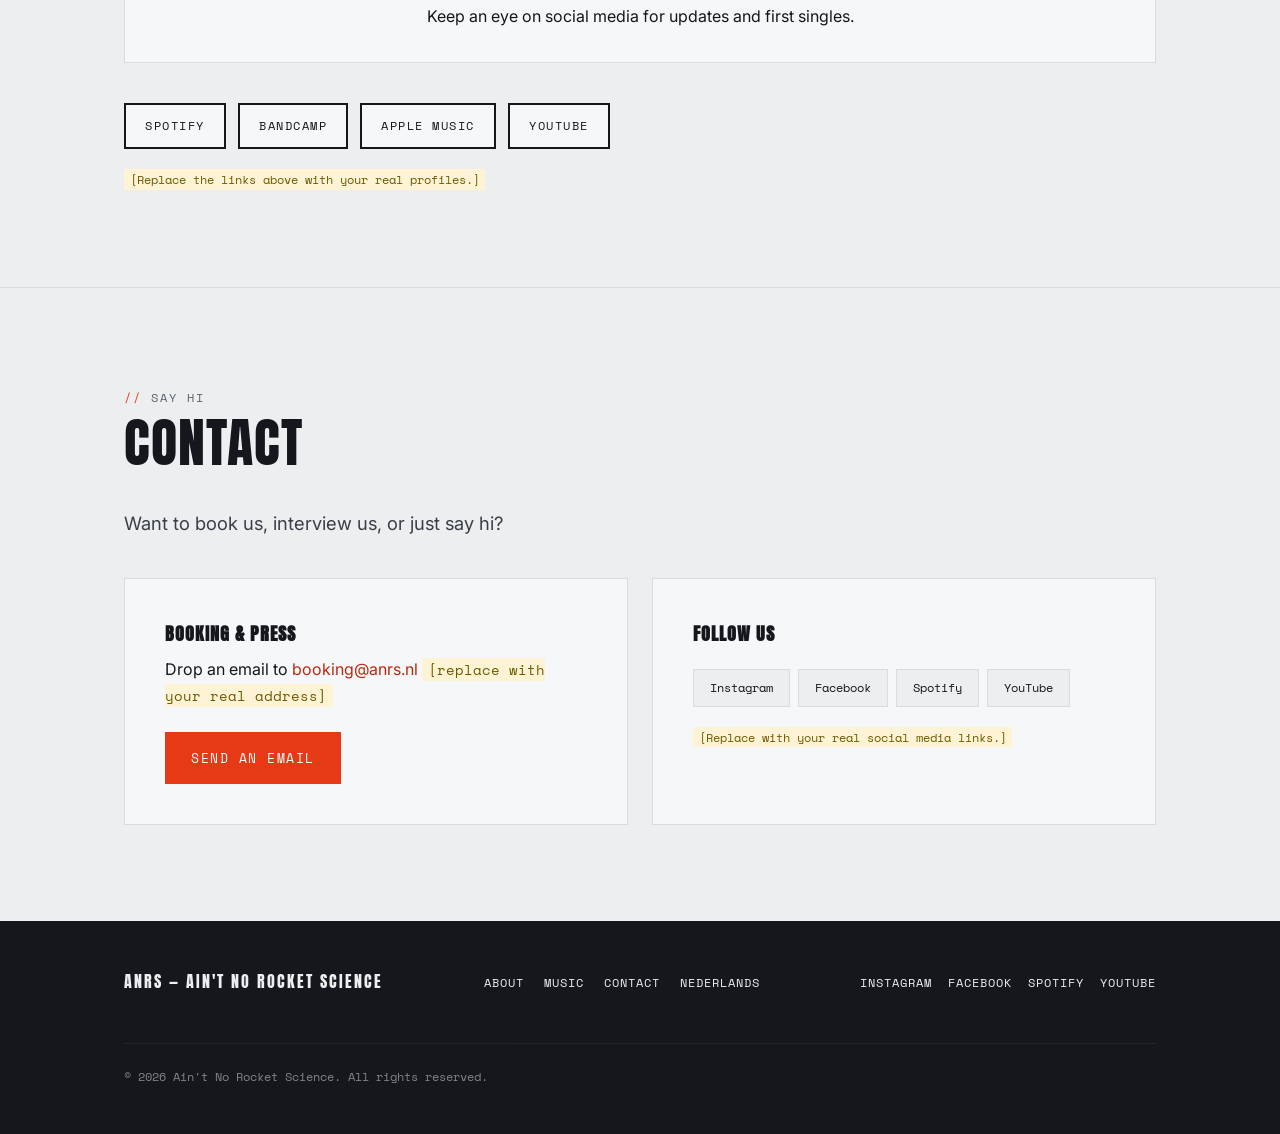
==== commit 37f7c628: "v3.1" ====
--- a/en/index.html
+++ b/en/index.html
@@ -75,12 +75,6 @@
           <img src="../assets/logo.png" alt="ANRS logo" class="hero-mark" width="781" height="501" />
           <div>
             <h1 class="hero-name">Ain't No <span class="accent">Rocket Science</span></h1>
-            <p class="hero-tagline">
-              Rock, hard rock and a dash of punk &amp; metal. No rocket science.
-            </p>
-            <div class="hero-cta">
-              <a href="#music" class="btn btn-primary">Our music</a>
-            </div>
           </div>
         </div>
       </div>
@@ -110,7 +104,7 @@
           <h2 class="section-title">About ANRS</h2>
         </div>
         <p class="lead">
-          ANRS is a rock band from Leiden with a five-piece lineup: drums, two guitars, bass and vocals. Grinding at the crossroads of hard rock, punk and metal. Currently hard at work on our debut album.
+          Hard riffs, raw energy and hooks that stick. Five guys from Leiden playing rock like it ain't no rocket science.
         </p>
 
         <div class="about-grid">
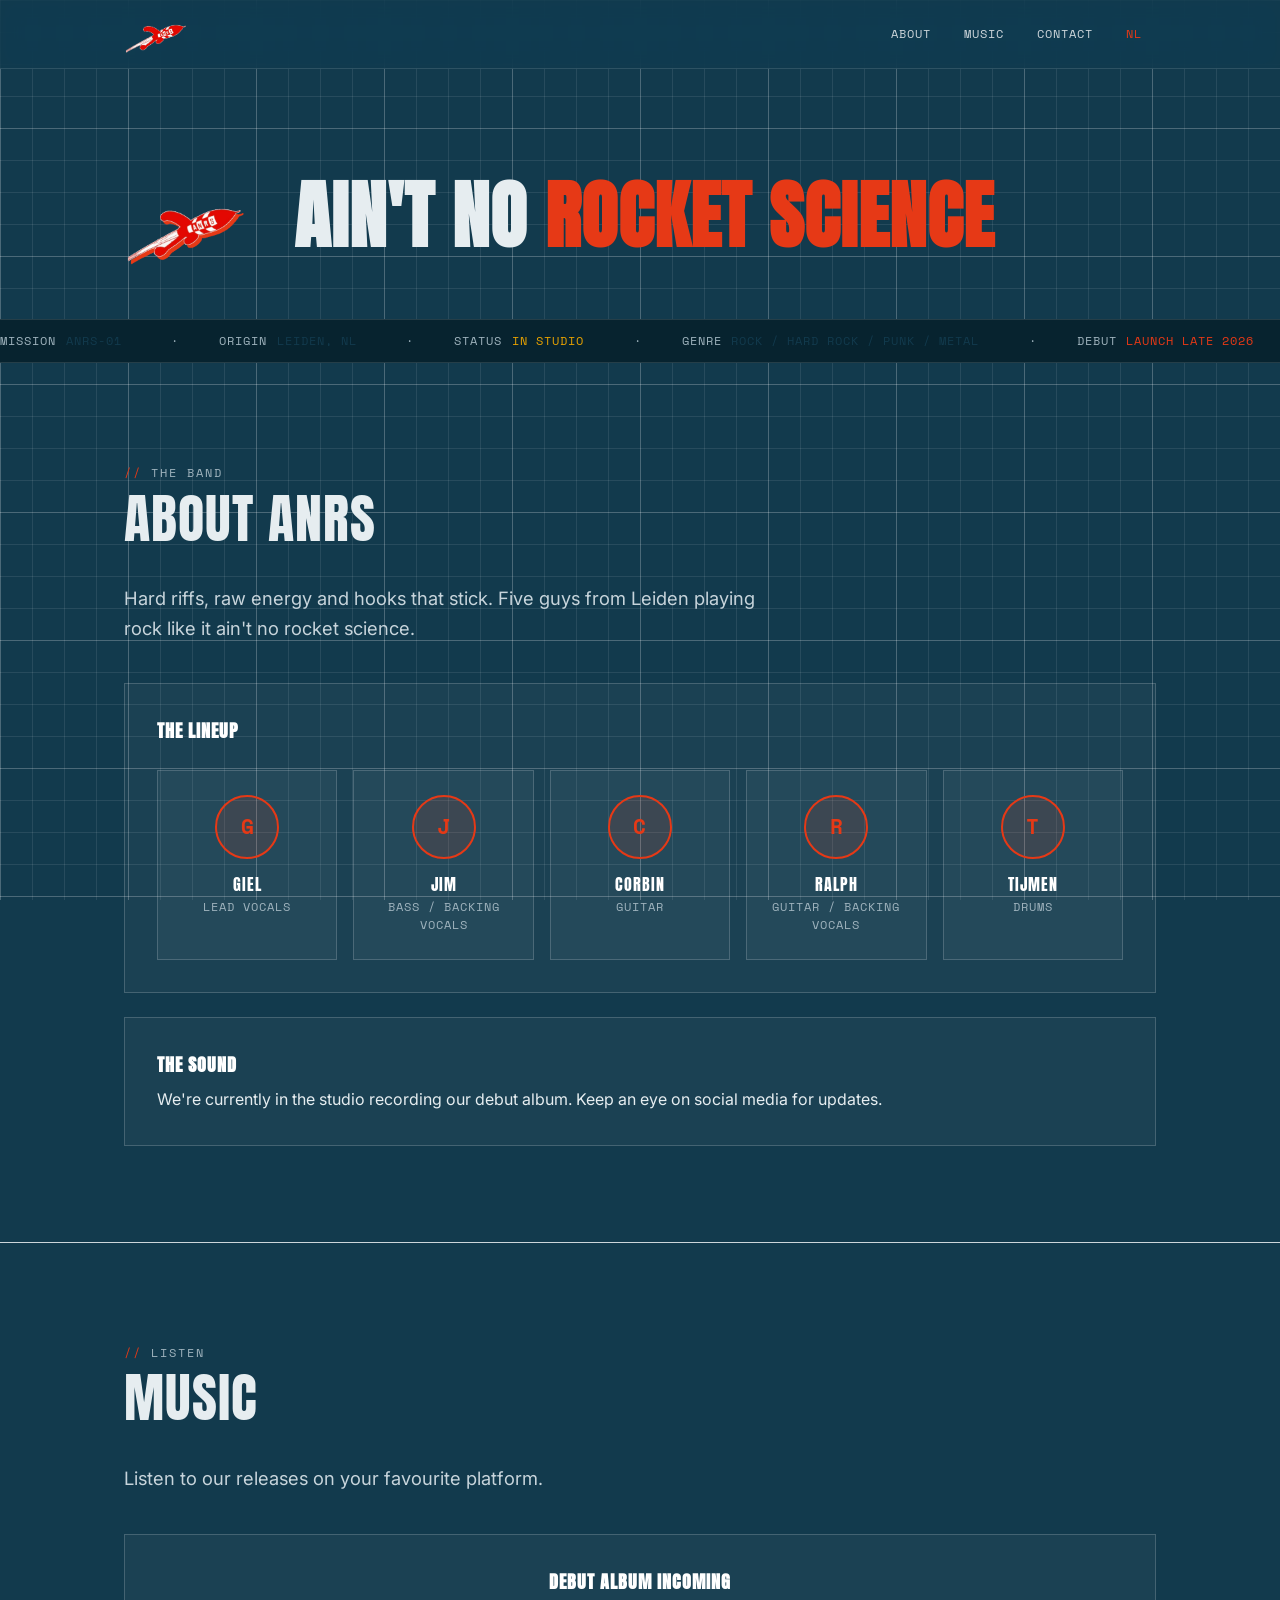
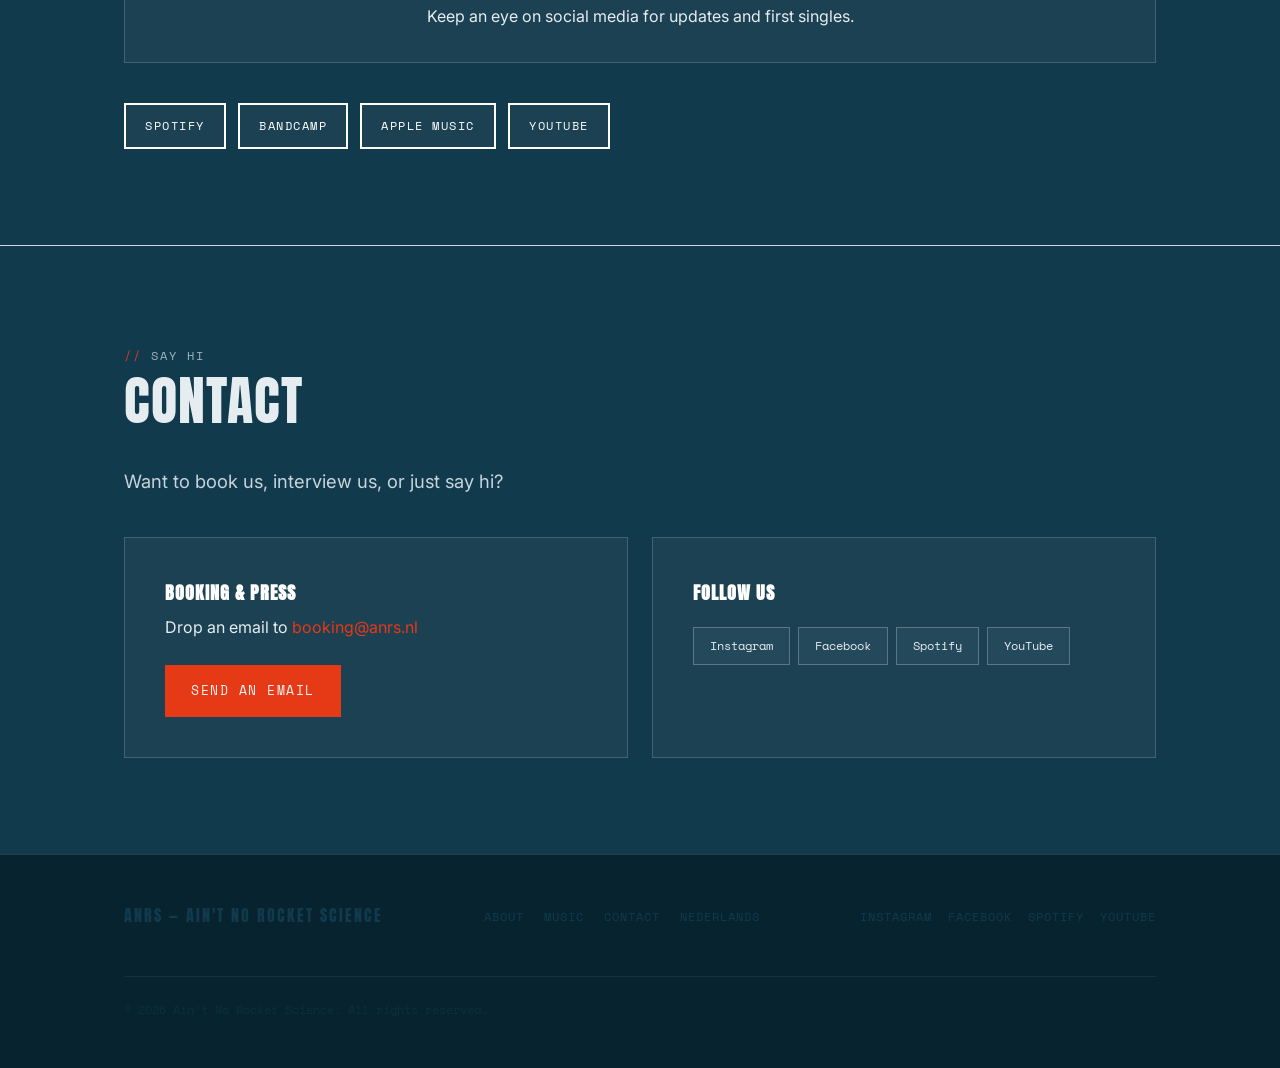
==== commit dc6c16bb: "v3.1-blue" ====
--- a/en/index.html
+++ b/en/index.html
@@ -5,7 +5,7 @@
   <meta name="viewport" content="width=device-width, initial-scale=1.0" />
   <title>ANRS — Ain't No Rocket Science</title>
   <meta name="description" content="ANRS (Ain't No Rocket Science) — Rock, hard rock with punk and metal influences. From Leiden, NL. Music and contact." />
-  <meta name="theme-color" content="#e63916" />
+  <meta name="theme-color" content="#123a4d" />
   <meta property="og:type" content="website" />
   <meta property="og:title" content="ANRS — Ain't No Rocket Science" />
   <meta property="og:description" content="Rock, hard rock with punk and metal influences. From Leiden, NL." />
@@ -174,9 +174,7 @@
           <a class="btn" href="https://music.apple.com/" target="_blank" rel="noopener">Apple Music</a>
           <a class="btn" href="https://youtube.com/" target="_blank" rel="noopener">YouTube</a>
         </div>
-        <p style="margin-top:1.25rem;font-size:.85rem;">
-          <span class="placeholder">[Replace the links above with your real profiles.]</span>
-        </p>
+
       </div>
     </section>
 
@@ -195,7 +193,6 @@
             <p>
               Drop an email to
               <a href="mailto:booking@anrs.nl">booking@anrs.nl</a>
-              <span class="placeholder">[replace with your real address]</span>
             </p>
             <a href="mailto:booking@anrs.nl" class="btn btn-primary mailto-btn">Send an email</a>
           </div>
@@ -207,9 +204,7 @@
               <li><a href="https://open.spotify.com/" target="_blank" rel="noopener">Spotify</a></li>
               <li><a href="https://youtube.com/" target="_blank" rel="noopener">YouTube</a></li>
             </ul>
-            <p style="margin-top:1.25rem;font-size:.85rem;">
-              <span class="placeholder">[Replace with your real social media links.]</span>
-            </p>
+
           </div>
         </div>
       </div>
--- a/css/styles.css
+++ b/css/styles.css
@@ -4,15 +4,17 @@
    ========================================================= */
 
 :root {
-  --paper: #eceef0;
-  --paper-2: #f6f7f8;
-  --ink: #15171c;
+  --paper: #123a4d;
+  --paper-2: #eef2f4;
+  --ink: #0c2330;
   --red: #e63916;
   --red-dark: #b82a0f;
   --amber: #e8a200;
-  --slate: #5b6470;
-  --grid: #dde1e5;
-  --line: #d8dce2;
+  --slate: #9fb3bd;
+  --slate-dark: #5b6470;
+  --grid: rgba(255, 255, 255, 0.09);
+  --grid-major: rgba(255, 255, 255, 0.17);
+  --line: #cdd6db;
 
   --font-display: "Anton", "Arial Narrow", sans-serif;
   --font-body: "Inter", system-ui, sans-serif;
@@ -34,23 +36,24 @@
 
 body {
   font-family: var(--font-body);
-  color: var(--ink);
+  color: #e6edf0;
   background: var(--paper);
   line-height: 1.6;
   overflow-x: hidden;
   position: relative;
 }
 
-/* Engineering-paper blueprint grid */
+/* Engineering-paper blueprint grid (graph paper: minor + major lines) */
 body::before {
   content: "";
   position: fixed;
   inset: 0;
   background-image:
     linear-gradient(to right, var(--grid) 1px, transparent 1px),
-    linear-gradient(to bottom, var(--grid) 1px, transparent 1px);
-  background-size: 32px 32px;
-  opacity: 0.5;
+    linear-gradient(to bottom, var(--grid) 1px, transparent 1px),
+    linear-gradient(to right, var(--grid-major) 1px, transparent 1px),
+    linear-gradient(to bottom, var(--grid-major) 1px, transparent 1px);
+  background-size: 32px 32px, 32px 32px, 128px 128px, 128px 128px;
   pointer-events: none;
   z-index: 0;
 }
@@ -61,7 +64,7 @@
 }
 
 a {
-  color: var(--red-dark);
+  color: var(--red);
   text-decoration: none;
 }
 
@@ -93,7 +96,7 @@
   left: 1rem;
   z-index: 200;
   background: var(--ink);
-  color: var(--paper);
+  color: #ffffff;
   padding: 0.75rem 1.25rem;
   font-family: var(--font-mono);
   font-size: 0.8rem;
@@ -158,7 +161,7 @@
 .lead {
   font-size: 1.15rem;
   max-width: 56ch;
-  color: #3a3f47;
+  color: #c7d4db;
 }
 
 /* ---------- Header / nav ---------- */
@@ -166,9 +169,9 @@
   position: sticky;
   top: 0;
   z-index: 100;
-  background: rgba(236, 238, 240, 0.92);
-  backdrop-filter: saturate(180%) blur(8px);
-  border-bottom: 1px solid var(--line);
+  background: rgba(18, 58, 77, 0.85);
+  backdrop-filter: saturate(180%) blur(10px);
+  border-bottom: 1px solid rgba(255, 255, 255, 0.12);
 }
 
 .site-header .container {
@@ -184,7 +187,7 @@
   align-items: center;
   gap: 0.65rem;
   text-decoration: none;
-  color: var(--ink);
+  color: #ffffff;
 }
 
 .brand-logo {
@@ -207,7 +210,7 @@
   text-transform: uppercase;
   letter-spacing: 1px;
   font-size: 0.78rem;
-  color: var(--ink);
+  color: #cdd6db;
   touch-action: manipulation;
 }
 
@@ -290,7 +293,7 @@
   font-weight: 500;
   max-width: 46ch;
   margin-bottom: 2.5rem;
-  color: #3a3f47;
+  color: #c7d4db;
 }
 
 .hero-cta {
@@ -306,17 +309,17 @@
   letter-spacing: 1.5px;
   font-size: 0.82rem;
   padding: 0.85rem 1.5rem;
-  border: 2px solid var(--ink);
-  background: var(--paper-2);
-  color: var(--ink);
+  border: 2px solid #ffffff;
+  background: rgba(255, 255, 255, 0.04);
+  color: #ffffff;
   transition: background 0.15s, color 0.15s, border-color 0.15s;
   touch-action: manipulation;
 }
 
 .btn:hover {
   text-decoration: none;
-  background: var(--ink);
-  color: var(--paper);
+  background: #ffffff;
+  color: var(--ink);
 }
 
 .btn-primary {
@@ -335,10 +338,10 @@
 .telemetry {
   position: relative;
   z-index: 1;
-  background: var(--ink);
+  background: #07232f;
   color: var(--paper);
-  border-top: 1px solid var(--ink);
-  border-bottom: 1px solid var(--ink);
+  border-top: 1px solid rgba(255, 255, 255, 0.12);
+  border-bottom: 1px solid rgba(255, 255, 255, 0.12);
   overflow: hidden;
 }
 
@@ -394,10 +397,11 @@
 
 /* ---------- Cards ---------- */
 .card {
-  background: var(--paper-2);
-  border: 1px solid var(--line);
+  background: rgba(255, 255, 255, 0.04);
+  border: 1px solid rgba(255, 255, 255, 0.18);
   padding: 2rem;
   position: relative;
+  color: #e6edf0;
 }
 
 .card-title {
@@ -406,6 +410,7 @@
   letter-spacing: 1px;
   font-size: 1.15rem;
   margin-bottom: 0.5rem;
+  color: #ffffff;
 }
 
 .card p + p {
@@ -431,8 +436,8 @@
 .crew-card {
   text-align: center;
   padding: 1.5rem 1rem;
-  border: 1px solid var(--line);
-  background: var(--paper-2);
+  border: 1px solid rgba(255, 255, 255, 0.18);
+  background: rgba(255, 255, 255, 0.04);
 }
 
 .crew-avatar {
@@ -440,8 +445,8 @@
   height: 64px;
   margin: 0 auto 0.85rem;
   border-radius: 50%;
-  background: var(--paper);
-  border: 2px solid var(--ink);
+  background: rgba(230, 57, 22, 0.12);
+  border: 2px solid var(--red);
   display: flex;
   align-items: center;
   justify-content: center;
@@ -456,6 +461,7 @@
   text-transform: uppercase;
   letter-spacing: 1px;
   font-size: 1rem;
+  color: #ffffff;
 }
 
 .crew-role {
@@ -511,18 +517,18 @@
   align-items: center;
   gap: 0.4rem;
   padding: 0.5rem 1rem;
-  border: 1px solid var(--line);
-  background: var(--paper);
-  color: var(--ink);
+  border: 1px solid rgba(255, 255, 255, 0.25);
+  background: rgba(255, 255, 255, 0.04);
+  color: #e6edf0;
   font-family: var(--font-mono);
   font-size: 0.78rem;
   touch-action: manipulation;
 }
 
 .social-list a:hover {
-  border-color: var(--ink);
-  background: var(--ink);
-  color: var(--paper);
+  border-color: var(--red);
+  background: var(--red);
+  color: #ffffff;
   text-decoration: none;
 }
 
@@ -533,11 +539,12 @@
 
 /* ---------- Footer ---------- */
 .site-footer {
-  background: var(--ink);
+  background: #07232f;
   color: var(--paper);
   padding: 3rem 0;
   position: relative;
   z-index: 1;
+  border-top: 1px solid rgba(255, 255, 255, 0.12);
 }
 
 .site-footer a {
@@ -603,11 +610,12 @@
 
 /* ---------- Placeholder marker ---------- */
 .placeholder {
-  background: #fff3d6;
-  padding: 0.1rem 0.35rem;
+  background: rgba(232, 162, 0, 0.18);
+  border-bottom: 1px dashed var(--amber);
+  padding: 0.05rem 0.3rem;
   font-family: var(--font-mono);
   font-size: 0.85em;
-  color: #6b5b00;
+  color: var(--amber);
 }
 
 /* ---------- Responsive ---------- */
@@ -624,7 +632,7 @@
     flex-direction: column;
     align-items: stretch;
     background: var(--paper);
-    border-bottom: 1px solid var(--line);
+    border-bottom: 1px solid rgba(255, 255, 255, 0.12);
     padding: 0.5rem 1.5rem;
     gap: 0;
     display: none;
@@ -642,7 +650,7 @@
     display: block;
     width: 100%;
     padding: 0.85rem 0;
-    border-bottom: 1px solid var(--line);
+    border-bottom: 1px solid rgba(255, 255, 255, 0.1);
   }
 
   .nav-list li:last-child a {
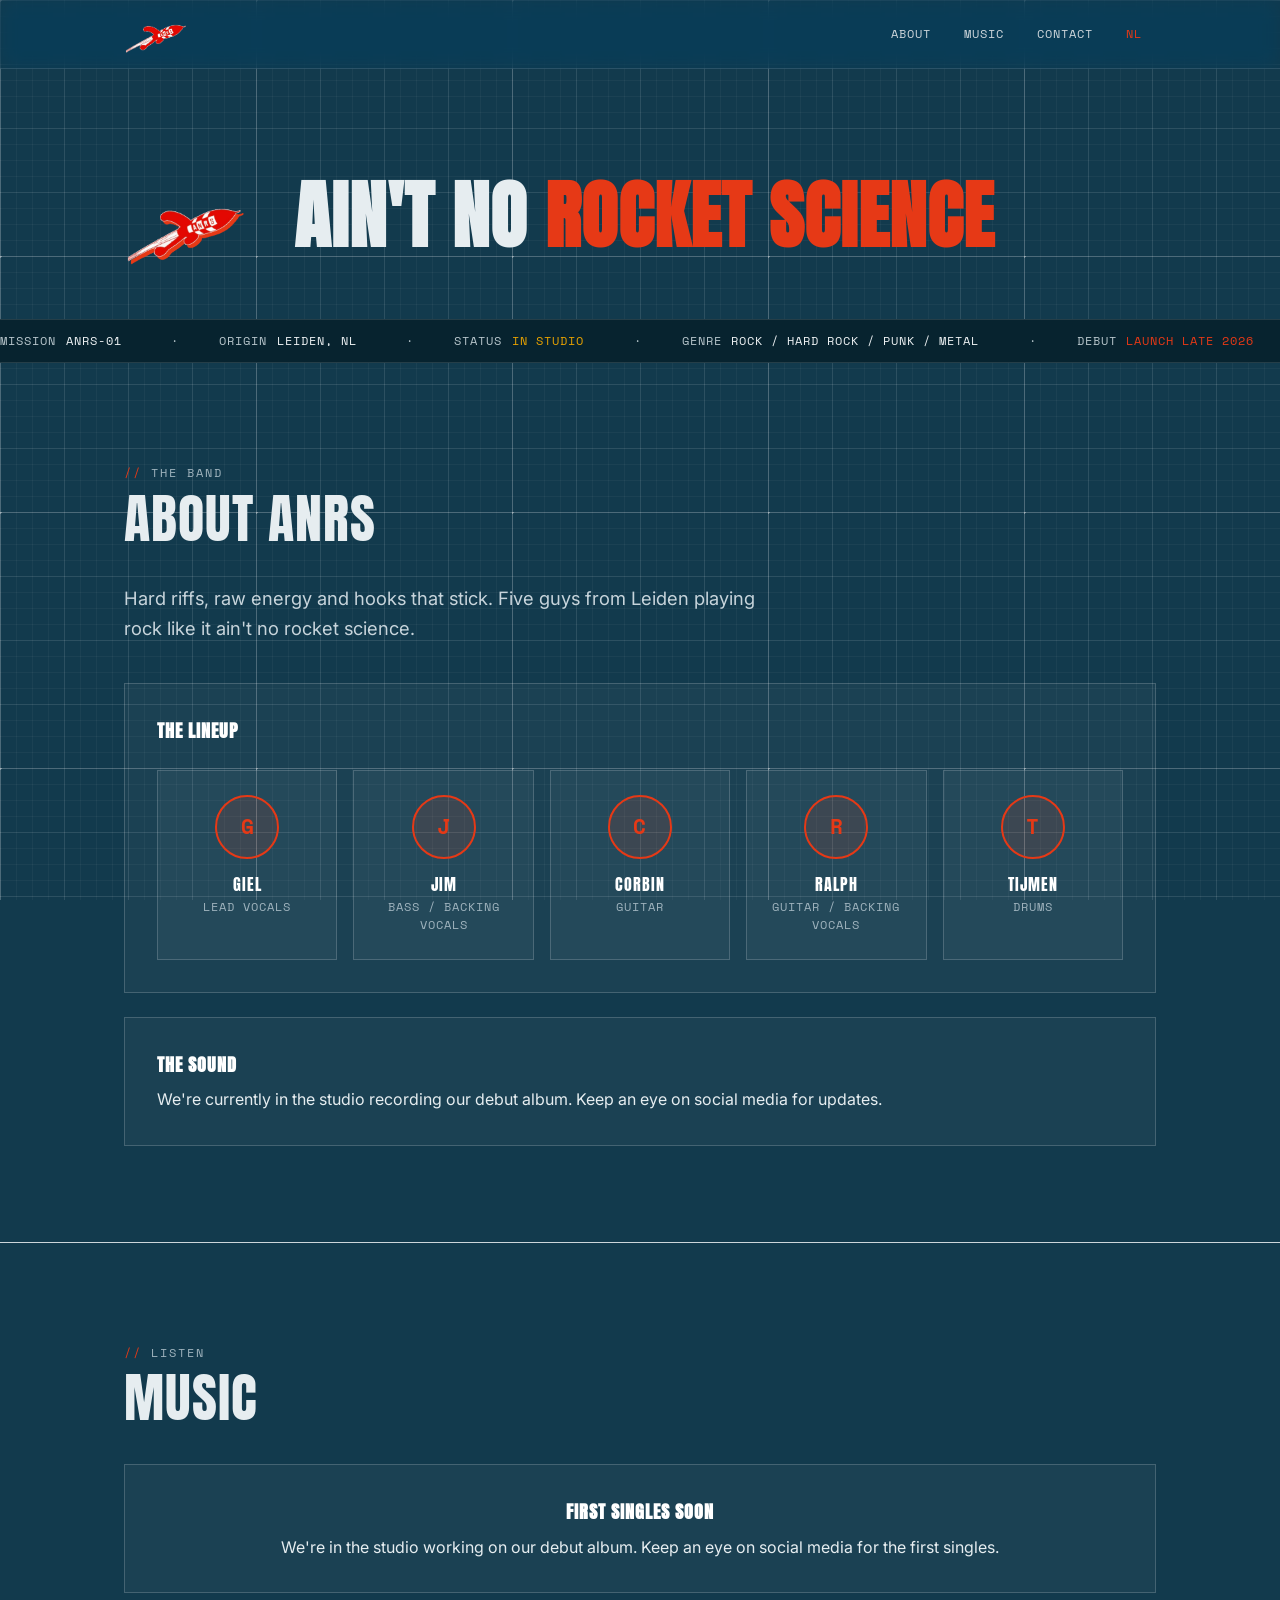
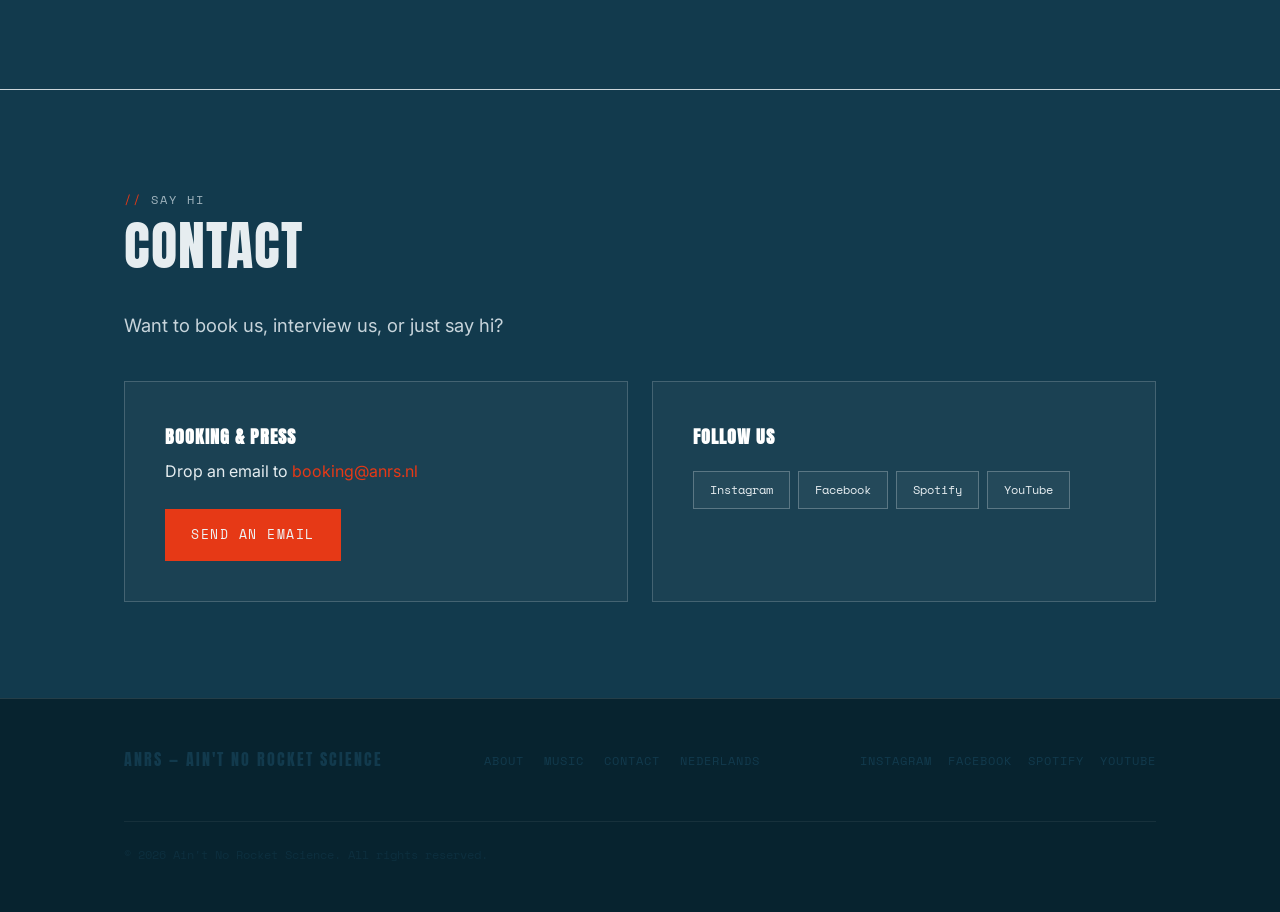
==== commit 48aa3fb8: "v3.2-blue" ====
--- a/en/index.html
+++ b/en/index.html
@@ -155,24 +155,14 @@
           <span class="section-kicker">Listen</span>
           <h2 class="section-title">Music</h2>
         </div>
-        <p class="lead">
-          Listen to our releases on your favourite platform.
-        </p>
 
         <div class="music-grid">
           <div class="card" style="text-align:center;">
-            <h3 class="card-title">Debut album incoming</h3>
+            <h3 class="card-title">First singles soon</h3>
             <p>
-              Keep an eye on social media for updates and first singles.
+              We're in the studio working on our debut album. Keep an eye on social media for the first singles.
             </p>
           </div>
-        </div>
-
-        <div class="stream-links">
-          <a class="btn" href="https://open.spotify.com/" target="_blank" rel="noopener">Spotify</a>
-          <a class="btn" href="https://www.bandcamp.com/" target="_blank" rel="noopener">Bandcamp</a>
-          <a class="btn" href="https://music.apple.com/" target="_blank" rel="noopener">Apple Music</a>
-          <a class="btn" href="https://youtube.com/" target="_blank" rel="noopener">YouTube</a>
         </div>
 
       </div>
--- a/css/styles.css
+++ b/css/styles.css
@@ -12,8 +12,10 @@
   --amber: #e8a200;
   --slate: #9fb3bd;
   --slate-dark: #5b6470;
-  --grid: rgba(255, 255, 255, 0.09);
-  --grid-major: rgba(255, 255, 255, 0.17);
+  --grid-minor: rgba(255, 255, 255, 0.04);
+  --grid-medium: rgba(255, 255, 255, 0.08);
+  --grid-major: rgba(255, 255, 255, 0.15);
+  --grid-cross: rgba(255, 255, 255, 0.32);
   --line: #cdd6db;
 
   --font-display: "Anton", "Arial Narrow", sans-serif;
@@ -43,17 +45,28 @@
   position: relative;
 }
 
-/* Engineering-paper blueprint grid (graph paper: minor + major lines) */
+/* Engineering graph paper: 3 line weights + registration dots */
 body::before {
   content: "";
   position: fixed;
   inset: 0;
   background-image:
-    linear-gradient(to right, var(--grid) 1px, transparent 1px),
-    linear-gradient(to bottom, var(--grid) 1px, transparent 1px),
+    linear-gradient(to right, var(--grid-minor) 1px, transparent 1px),
+    linear-gradient(to bottom, var(--grid-minor) 1px, transparent 1px),
+    linear-gradient(to right, var(--grid-medium) 1px, transparent 1px),
+    linear-gradient(to bottom, var(--grid-medium) 1px, transparent 1px),
     linear-gradient(to right, var(--grid-major) 1px, transparent 1px),
-    linear-gradient(to bottom, var(--grid-major) 1px, transparent 1px);
-  background-size: 32px 32px, 32px 32px, 128px 128px, 128px 128px;
+    linear-gradient(to bottom, var(--grid-major) 1px, transparent 1px),
+    radial-gradient(circle at 0 0, var(--grid-cross) 1.6px, transparent 2.2px);
+  background-size:
+    16px 16px,
+    16px 16px,
+    64px 64px,
+    64px 64px,
+    256px 256px,
+    256px 256px,
+    256px 256px;
+  background-position: 0 0;
   pointer-events: none;
   z-index: 0;
 }
@@ -169,7 +182,7 @@
   position: sticky;
   top: 0;
   z-index: 100;
-  background: rgba(18, 58, 77, 0.85);
+  background: rgba(18, 58, 77, 0.55);
   backdrop-filter: saturate(180%) blur(10px);
   border-bottom: 1px solid rgba(255, 255, 255, 0.12);
 }
@@ -365,11 +378,11 @@
 }
 
 .telemetry-item .lbl {
-  color: var(--slate);
+  color: #b8c6cc;
 }
 
 .telemetry-item .val {
-  color: var(--paper);
+  color: #eef2f4;
 }
 
 .telemetry-item .val.live {
@@ -382,7 +395,7 @@
 
 .telemetry-item::after {
   content: "·";
-  color: var(--slate);
+  color: #b8c6cc;
   margin-left: 2.5rem;
 }
 
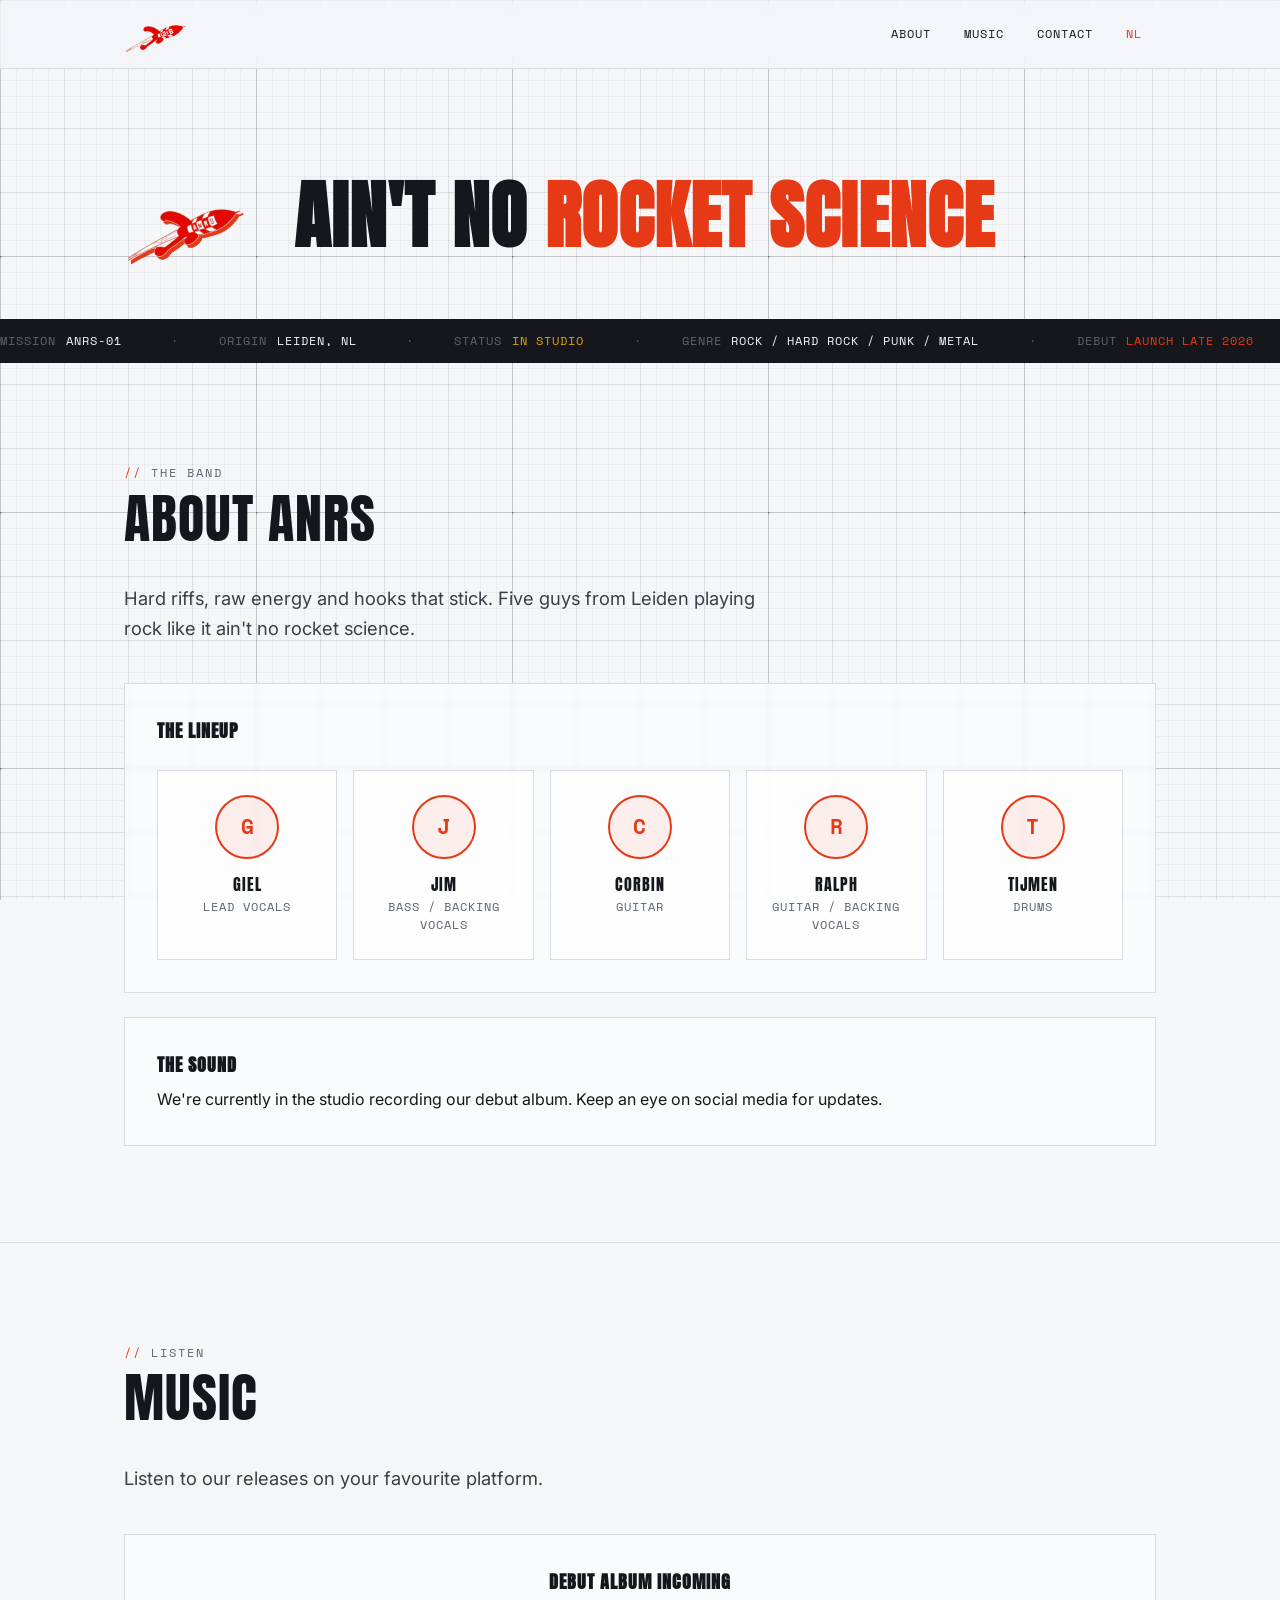
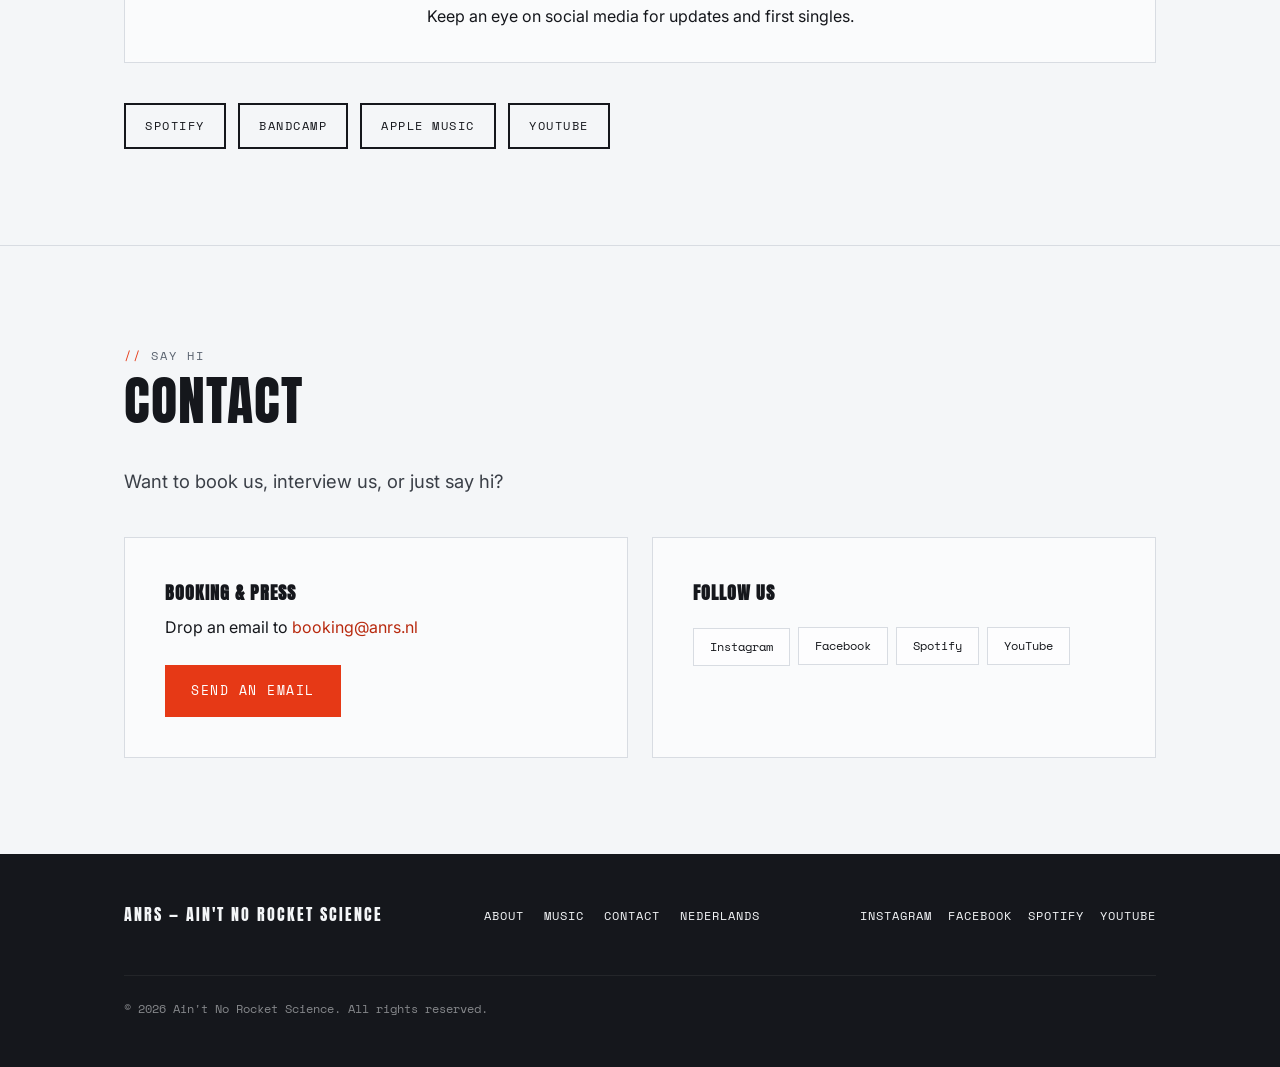
==== commit 31b99f49: "v3.2" ====
--- a/en/index.html
+++ b/en/index.html
@@ -5,7 +5,7 @@
   <meta name="viewport" content="width=device-width, initial-scale=1.0" />
   <title>ANRS — Ain't No Rocket Science</title>
   <meta name="description" content="ANRS (Ain't No Rocket Science) — Rock, hard rock with punk and metal influences. From Leiden, NL. Music and contact." />
-  <meta name="theme-color" content="#123a4d" />
+  <meta name="theme-color" content="#e63916" />
   <meta property="og:type" content="website" />
   <meta property="og:title" content="ANRS — Ain't No Rocket Science" />
   <meta property="og:description" content="Rock, hard rock with punk and metal influences. From Leiden, NL." />
@@ -155,16 +155,25 @@
           <span class="section-kicker">Listen</span>
           <h2 class="section-title">Music</h2>
         </div>
+        <p class="lead">
+          Listen to our releases on your favourite platform.
+        </p>
 
         <div class="music-grid">
           <div class="card" style="text-align:center;">
-            <h3 class="card-title">First singles soon</h3>
+            <h3 class="card-title">Debut album incoming</h3>
             <p>
-              We're in the studio working on our debut album. Keep an eye on social media for the first singles.
+              Keep an eye on social media for updates and first singles.
             </p>
           </div>
         </div>
 
+        <div class="stream-links">
+          <a class="btn" href="https://open.spotify.com/" target="_blank" rel="noopener">Spotify</a>
+          <a class="btn" href="https://www.bandcamp.com/" target="_blank" rel="noopener">Bandcamp</a>
+          <a class="btn" href="https://music.apple.com/" target="_blank" rel="noopener">Apple Music</a>
+          <a class="btn" href="https://youtube.com/" target="_blank" rel="noopener">YouTube</a>
+        </div>
       </div>
     </section>
 
@@ -194,7 +203,6 @@
               <li><a href="https://open.spotify.com/" target="_blank" rel="noopener">Spotify</a></li>
               <li><a href="https://youtube.com/" target="_blank" rel="noopener">YouTube</a></li>
             </ul>
-
           </div>
         </div>
       </div>
--- a/css/styles.css
+++ b/css/styles.css
@@ -4,19 +4,18 @@
    ========================================================= */
 
 :root {
-  --paper: #123a4d;
-  --paper-2: #eef2f4;
-  --ink: #0c2330;
+  --paper: #f4f6f8;
+  --paper-2: #ffffff;
+  --ink: #15171c;
   --red: #e63916;
   --red-dark: #b82a0f;
   --amber: #e8a200;
-  --slate: #9fb3bd;
-  --slate-dark: #5b6470;
-  --grid-minor: rgba(255, 255, 255, 0.04);
-  --grid-medium: rgba(255, 255, 255, 0.08);
-  --grid-major: rgba(255, 255, 255, 0.15);
-  --grid-cross: rgba(255, 255, 255, 0.32);
-  --line: #cdd6db;
+  --slate: #5b6470;
+  --grid-minor: rgba(21, 23, 28, 0.04);
+  --grid-medium: rgba(21, 23, 28, 0.07);
+  --grid-major: rgba(21, 23, 28, 0.13);
+  --grid-cross: rgba(21, 23, 28, 0.26);
+  --line: #d8dce2;
 
   --font-display: "Anton", "Arial Narrow", sans-serif;
   --font-body: "Inter", system-ui, sans-serif;
@@ -38,7 +37,7 @@
 
 body {
   font-family: var(--font-body);
-  color: #e6edf0;
+  color: var(--ink);
   background: var(--paper);
   line-height: 1.6;
   overflow-x: hidden;
@@ -77,7 +76,7 @@
 }
 
 a {
-  color: var(--red);
+  color: var(--red-dark);
   text-decoration: none;
 }
 
@@ -109,7 +108,7 @@
   left: 1rem;
   z-index: 200;
   background: var(--ink);
-  color: #ffffff;
+  color: var(--paper);
   padding: 0.75rem 1.25rem;
   font-family: var(--font-mono);
   font-size: 0.8rem;
@@ -174,7 +173,7 @@
 .lead {
   font-size: 1.15rem;
   max-width: 56ch;
-  color: #c7d4db;
+  color: #3a3f47;
 }
 
 /* ---------- Header / nav ---------- */
@@ -182,9 +181,9 @@
   position: sticky;
   top: 0;
   z-index: 100;
-  background: rgba(18, 58, 77, 0.55);
+  background: rgba(244, 246, 248, 0.7);
   backdrop-filter: saturate(180%) blur(10px);
-  border-bottom: 1px solid rgba(255, 255, 255, 0.12);
+  border-bottom: 1px solid var(--line);
 }
 
 .site-header .container {
@@ -200,7 +199,7 @@
   align-items: center;
   gap: 0.65rem;
   text-decoration: none;
-  color: #ffffff;
+  color: var(--ink);
 }
 
 .brand-logo {
@@ -223,7 +222,7 @@
   text-transform: uppercase;
   letter-spacing: 1px;
   font-size: 0.78rem;
-  color: #cdd6db;
+  color: var(--ink);
   touch-action: manipulation;
 }
 
@@ -306,7 +305,7 @@
   font-weight: 500;
   max-width: 46ch;
   margin-bottom: 2.5rem;
-  color: #c7d4db;
+  color: #3a3f47;
 }
 
 .hero-cta {
@@ -322,17 +321,17 @@
   letter-spacing: 1.5px;
   font-size: 0.82rem;
   padding: 0.85rem 1.5rem;
-  border: 2px solid #ffffff;
-  background: rgba(255, 255, 255, 0.04);
-  color: #ffffff;
+  border: 2px solid var(--ink);
+  background: transparent;
+  color: var(--ink);
   transition: background 0.15s, color 0.15s, border-color 0.15s;
   touch-action: manipulation;
 }
 
 .btn:hover {
   text-decoration: none;
-  background: #ffffff;
-  color: var(--ink);
+  background: var(--ink);
+  color: var(--paper);
 }
 
 .btn-primary {
@@ -351,10 +350,10 @@
 .telemetry {
   position: relative;
   z-index: 1;
-  background: #07232f;
+  background: var(--ink);
   color: var(--paper);
-  border-top: 1px solid rgba(255, 255, 255, 0.12);
-  border-bottom: 1px solid rgba(255, 255, 255, 0.12);
+  border-top: 1px solid var(--ink);
+  border-bottom: 1px solid var(--ink);
   overflow: hidden;
 }
 
@@ -378,11 +377,11 @@
 }
 
 .telemetry-item .lbl {
-  color: #b8c6cc;
+  color: var(--slate);
 }
 
 .telemetry-item .val {
-  color: #eef2f4;
+  color: var(--paper);
 }
 
 .telemetry-item .val.live {
@@ -395,7 +394,7 @@
 
 .telemetry-item::after {
   content: "·";
-  color: #b8c6cc;
+  color: var(--slate);
   margin-left: 2.5rem;
 }
 
@@ -410,11 +409,11 @@
 
 /* ---------- Cards ---------- */
 .card {
-  background: rgba(255, 255, 255, 0.04);
-  border: 1px solid rgba(255, 255, 255, 0.18);
+  background: rgba(255, 255, 255, 0.55);
+  border: 1px solid var(--line);
   padding: 2rem;
   position: relative;
-  color: #e6edf0;
+  backdrop-filter: blur(2px);
 }
 
 .card-title {
@@ -423,7 +422,6 @@
   letter-spacing: 1px;
   font-size: 1.15rem;
   margin-bottom: 0.5rem;
-  color: #ffffff;
 }
 
 .card p + p {
@@ -449,8 +447,8 @@
 .crew-card {
   text-align: center;
   padding: 1.5rem 1rem;
-  border: 1px solid rgba(255, 255, 255, 0.18);
-  background: rgba(255, 255, 255, 0.04);
+  border: 1px solid var(--line);
+  background: rgba(255, 255, 255, 0.55);
 }
 
 .crew-avatar {
@@ -458,7 +456,7 @@
   height: 64px;
   margin: 0 auto 0.85rem;
   border-radius: 50%;
-  background: rgba(230, 57, 22, 0.12);
+  background: rgba(230, 57, 22, 0.08);
   border: 2px solid var(--red);
   display: flex;
   align-items: center;
@@ -474,7 +472,6 @@
   text-transform: uppercase;
   letter-spacing: 1px;
   font-size: 1rem;
-  color: #ffffff;
 }
 
 .crew-role {
@@ -530,9 +527,9 @@
   align-items: center;
   gap: 0.4rem;
   padding: 0.5rem 1rem;
-  border: 1px solid rgba(255, 255, 255, 0.25);
-  background: rgba(255, 255, 255, 0.04);
-  color: #e6edf0;
+  border: 1px solid var(--line);
+  background: rgba(255, 255, 255, 0.55);
+  color: var(--ink);
   font-family: var(--font-mono);
   font-size: 0.78rem;
   touch-action: manipulation;
@@ -552,12 +549,11 @@
 
 /* ---------- Footer ---------- */
 .site-footer {
-  background: #07232f;
+  background: var(--ink);
   color: var(--paper);
   padding: 3rem 0;
   position: relative;
   z-index: 1;
-  border-top: 1px solid rgba(255, 255, 255, 0.12);
 }
 
 .site-footer a {
@@ -619,16 +615,6 @@
   border-top: 1px solid rgba(255, 255, 255, 0.12);
   margin-top: 2rem;
   padding-top: 1.5rem;
-}
-
-/* ---------- Placeholder marker ---------- */
-.placeholder {
-  background: rgba(232, 162, 0, 0.18);
-  border-bottom: 1px dashed var(--amber);
-  padding: 0.05rem 0.3rem;
-  font-family: var(--font-mono);
-  font-size: 0.85em;
-  color: var(--amber);
 }
 
 /* ---------- Responsive ---------- */
@@ -645,7 +631,7 @@
     flex-direction: column;
     align-items: stretch;
     background: var(--paper);
-    border-bottom: 1px solid rgba(255, 255, 255, 0.12);
+    border-bottom: 1px solid var(--line);
     padding: 0.5rem 1.5rem;
     gap: 0;
     display: none;
@@ -663,7 +649,7 @@
     display: block;
     width: 100%;
     padding: 0.85rem 0;
-    border-bottom: 1px solid rgba(255, 255, 255, 0.1);
+    border-bottom: 1px solid var(--line);
   }
 
   .nav-list li:last-child a {
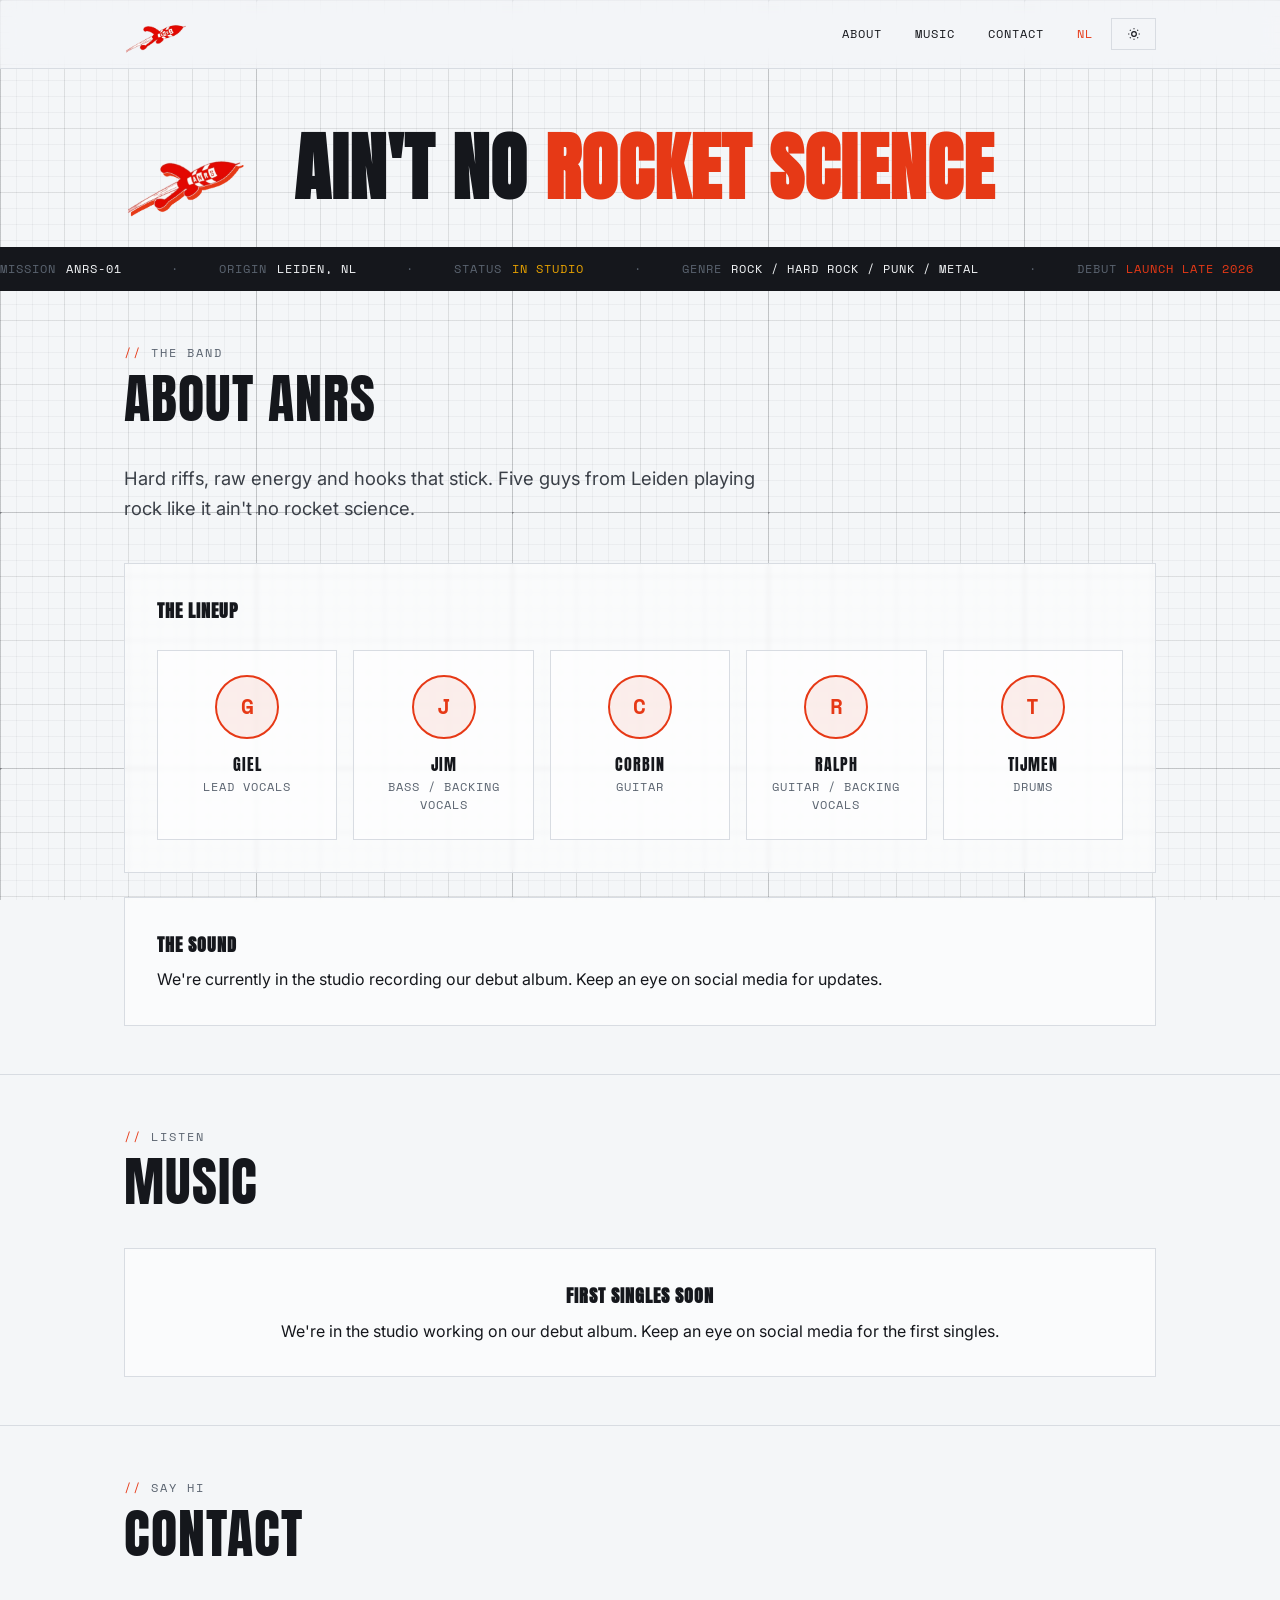
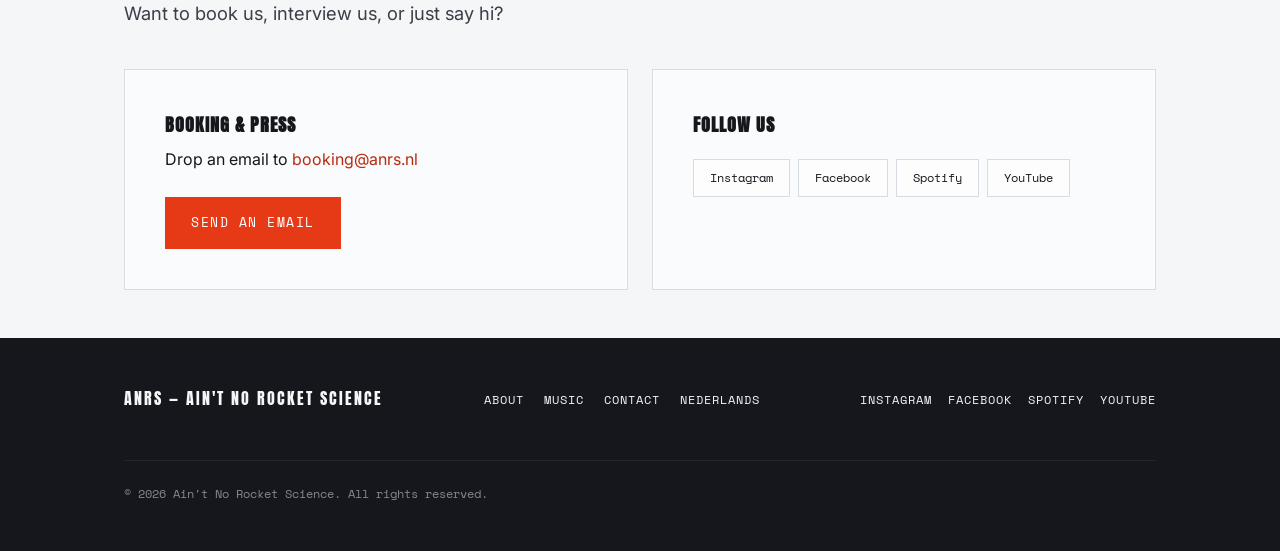
==== commit b58421a8: "v4-darkmode" ====
--- a/en/index.html
+++ b/en/index.html
@@ -21,6 +21,17 @@
   <link rel="preconnect" href="https://fonts.gstatic.com" crossorigin />
   <link href="https://fonts.googleapis.com/css2?family=Anton&family=Inter:wght@400;500;600;700&family=Space+Mono:wght@400;700&display=swap" rel="stylesheet" />
   <link rel="stylesheet" href="../css/styles.css" />
+  <script>
+    (function () {
+      try {
+        var saved = localStorage.getItem("anrs-theme");
+        var theme = saved || (window.matchMedia("(prefers-color-scheme: dark)").matches ? "dark" : "light");
+        document.documentElement.setAttribute("data-theme", theme);
+      } catch (e) {
+        document.documentElement.setAttribute("data-theme", "light");
+      }
+    })();
+  </script>
   <script type="application/ld+json">
   {
     "@context": "https://schema.org",
@@ -62,6 +73,12 @@
           <li><a href="#music">Music</a></li>
           <li><a href="#contact">Contact</a></li>
           <li><a href="../index.html" class="lang-switch" hreflang="nl" lang="nl">NL</a></li>
+          <li>
+            <button class="theme-toggle" type="button" aria-label="Toggle theme" data-theme-toggle>
+              <svg class="icon icon-sun" viewBox="0 0 24 24" fill="none" stroke="currentColor" stroke-width="2" aria-hidden="true"><circle cx="12" cy="12" r="4"/><path d="M12 2v2M12 20v2M4.93 4.93l1.41 1.41M17.66 17.66l1.41 1.41M2 12h2M20 12h2M6.34 17.66l-1.41 1.41M19.07 4.93l-1.41 1.41"/></svg>
+              <svg class="icon icon-moon" viewBox="0 0 24 24" fill="none" stroke="currentColor" stroke-width="2" aria-hidden="true"><path d="M21 12.79A9 9 0 1 1 11.21 3 7 7 0 0 0 21 12.79z"/></svg>
+            </button>
+          </li>
         </ul>
       </nav>
     </div>
@@ -155,24 +172,14 @@
           <span class="section-kicker">Listen</span>
           <h2 class="section-title">Music</h2>
         </div>
-        <p class="lead">
-          Listen to our releases on your favourite platform.
-        </p>
 
         <div class="music-grid">
           <div class="card" style="text-align:center;">
-            <h3 class="card-title">Debut album incoming</h3>
+            <h3 class="card-title">First singles soon</h3>
             <p>
-              Keep an eye on social media for updates and first singles.
+              We're in the studio working on our debut album. Keep an eye on social media for the first singles.
             </p>
           </div>
-        </div>
-
-        <div class="stream-links">
-          <a class="btn" href="https://open.spotify.com/" target="_blank" rel="noopener">Spotify</a>
-          <a class="btn" href="https://www.bandcamp.com/" target="_blank" rel="noopener">Bandcamp</a>
-          <a class="btn" href="https://music.apple.com/" target="_blank" rel="noopener">Apple Music</a>
-          <a class="btn" href="https://youtube.com/" target="_blank" rel="noopener">YouTube</a>
         </div>
       </div>
     </section>
--- a/css/styles.css
+++ b/css/styles.css
@@ -16,12 +16,52 @@
   --grid-major: rgba(21, 23, 28, 0.13);
   --grid-cross: rgba(21, 23, 28, 0.26);
   --line: #d8dce2;
+  --card-bg: rgba(255, 255, 255, 0.55);
+  --header-bg: rgba(244, 246, 248, 0.7);
+  --link: var(--red-dark);
+  --link-hover: var(--red);
+  --muted-ink: #3a3f47;
+  --ribbon-bg: #15171c;
+  --ribbon-fg: #f4f6f8;
+  --ribbon-muted: #5b6470;
+  --avatar-bg: rgba(230, 57, 22, 0.08);
 
   --font-display: "Anton", "Arial Narrow", sans-serif;
   --font-body: "Inter", system-ui, sans-serif;
   --font-mono: "Space Mono", "Courier New", monospace;
 
   --maxw: 1080px;
+}
+
+/* Dark mode = blueprint blue. Applied via [data-theme="dark"] on <html>.
+   Matches the blue branch palette: brighter blueprint, not navy-black. */
+:root[data-theme="dark"] {
+  --paper: #123a4d;
+  --paper-2: #eef2f4;
+  --ink: #e6edf0;
+  --red: #e63916;
+  --red-dark: #b82a0f;
+  --amber: #e8a200;
+  --slate: #9fb3bd;
+  --grid-minor: rgba(255, 255, 255, 0.04);
+  --grid-medium: rgba(255, 255, 255, 0.08);
+  --grid-major: rgba(255, 255, 255, 0.15);
+  --grid-cross: rgba(255, 255, 255, 0.32);
+  --line: rgba(255, 255, 255, 0.18);
+  --card-bg: rgba(255, 255, 255, 0.04);
+  --header-bg: rgba(18, 58, 77, 0.55);
+  --link: #e6edf0;
+  --link-hover: #e63916;
+  --muted-ink: #c7d4db;
+  --ribbon-bg: #07232f;
+  --ribbon-fg: #eef2f4;
+  --ribbon-muted: #b8c6cc;
+  --avatar-bg: rgba(230, 57, 22, 0.12);
+  color-scheme: dark;
+}
+
+:root[data-theme="light"] {
+  color-scheme: light;
 }
 
 * {
@@ -76,17 +116,18 @@
 }
 
 a {
-  color: var(--red-dark);
+  color: var(--link);
   text-decoration: none;
 }
 
 a:hover {
+  color: var(--link-hover);
   text-decoration: underline;
 }
 
 ::selection {
   background: var(--red);
-  color: var(--paper-2);
+  color: #ffffff;
 }
 
 /* ---------- Focus states ---------- */
@@ -132,7 +173,7 @@
 }
 
 .section {
-  padding: 6rem 0;
+  padding: 3rem 0;
   position: relative;
   z-index: 1;
   scroll-margin-top: 80px;
@@ -173,7 +214,7 @@
 .lead {
   font-size: 1.15rem;
   max-width: 56ch;
-  color: #3a3f47;
+  color: var(--muted-ink);
 }
 
 /* ---------- Header / nav ---------- */
@@ -181,7 +222,7 @@
   position: sticky;
   top: 0;
   z-index: 100;
-  background: rgba(244, 246, 248, 0.7);
+  background: var(--header-bg);
   backdrop-filter: saturate(180%) blur(10px);
   border-bottom: 1px solid var(--line);
 }
@@ -234,6 +275,43 @@
 .lang-switch {
   color: var(--red) !important;
 }
+
+/* Theme toggle button — sits in the nav, styled like the lang switch */
+.theme-toggle {
+  display: inline-flex;
+  align-items: center;
+  gap: 0.4rem;
+  padding: 0.5rem 0.9rem;
+  font-family: var(--font-mono);
+  text-transform: uppercase;
+  letter-spacing: 1px;
+  font-size: 0.78rem;
+  color: var(--ink);
+  background: transparent;
+  border: 1px solid var(--line);
+  cursor: pointer;
+  touch-action: manipulation;
+}
+
+.theme-toggle:hover {
+  color: var(--red);
+  border-color: var(--red);
+}
+
+.theme-toggle .icon {
+  width: 14px;
+  height: 14px;
+  display: inline-block;
+}
+
+/* Sun icon shows by default and in light mode (click to go dark).
+   Moon icon shows in dark mode (click to go light).
+   Default to sun when data-theme is absent (progressive enhancement).
+   Scoped under .theme-toggle to beat the .theme-toggle .icon display rule. */
+.theme-toggle .icon-moon { display: none; }
+.theme-toggle .icon-sun { display: inline-block; }
+[data-theme="dark"] .theme-toggle .icon-sun { display: none; }
+[data-theme="dark"] .theme-toggle .icon-moon { display: inline-block; }
 
 .nav-toggle {
   display: none;
@@ -268,7 +346,7 @@
 
 /* ---------- Hero ---------- */
 .hero {
-  padding: 7rem 0 3rem;
+  padding: 4rem 0 1.5rem;
   position: relative;
   z-index: 1;
 }
@@ -305,7 +383,7 @@
   font-weight: 500;
   max-width: 46ch;
   margin-bottom: 2.5rem;
-  color: #3a3f47;
+  color: var(--muted-ink);
 }
 
 .hero-cta {
@@ -350,10 +428,10 @@
 .telemetry {
   position: relative;
   z-index: 1;
-  background: var(--ink);
-  color: var(--paper);
-  border-top: 1px solid var(--ink);
-  border-bottom: 1px solid var(--ink);
+  background: var(--ribbon-bg);
+  color: var(--ribbon-fg);
+  border-top: 1px solid var(--ribbon-bg);
+  border-bottom: 1px solid var(--ribbon-bg);
   overflow: hidden;
 }
 
@@ -377,11 +455,11 @@
 }
 
 .telemetry-item .lbl {
-  color: var(--slate);
+  color: var(--ribbon-muted);
 }
 
 .telemetry-item .val {
-  color: var(--paper);
+  color: var(--ribbon-fg);
 }
 
 .telemetry-item .val.live {
@@ -394,7 +472,7 @@
 
 .telemetry-item::after {
   content: "·";
-  color: var(--slate);
+  color: var(--ribbon-muted);
   margin-left: 2.5rem;
 }
 
@@ -409,7 +487,7 @@
 
 /* ---------- Cards ---------- */
 .card {
-  background: rgba(255, 255, 255, 0.55);
+  background: var(--card-bg);
   border: 1px solid var(--line);
   padding: 2rem;
   position: relative;
@@ -448,7 +526,7 @@
   text-align: center;
   padding: 1.5rem 1rem;
   border: 1px solid var(--line);
-  background: rgba(255, 255, 255, 0.55);
+  background: var(--card-bg);
 }
 
 .crew-avatar {
@@ -456,7 +534,7 @@
   height: 64px;
   margin: 0 auto 0.85rem;
   border-radius: 50%;
-  background: rgba(230, 57, 22, 0.08);
+  background: var(--avatar-bg);
   border: 2px solid var(--red);
   display: flex;
   align-items: center;
@@ -528,7 +606,7 @@
   gap: 0.4rem;
   padding: 0.5rem 1rem;
   border: 1px solid var(--line);
-  background: rgba(255, 255, 255, 0.55);
+  background: var(--card-bg);
   color: var(--ink);
   font-family: var(--font-mono);
   font-size: 0.78rem;
@@ -549,15 +627,15 @@
 
 /* ---------- Footer ---------- */
 .site-footer {
-  background: var(--ink);
-  color: var(--paper);
+  background: var(--ribbon-bg);
+  color: var(--ribbon-fg);
   padding: 3rem 0;
   position: relative;
   z-index: 1;
 }
 
 .site-footer a {
-  color: var(--paper);
+  color: var(--ribbon-fg);
 }
 
 .site-footer a:hover {
@@ -657,7 +735,7 @@
   }
 
   .hero {
-    padding: 4rem 0 2.5rem;
+    padding: 2.5rem 0 1.5rem;
   }
 
   .hero-mark {
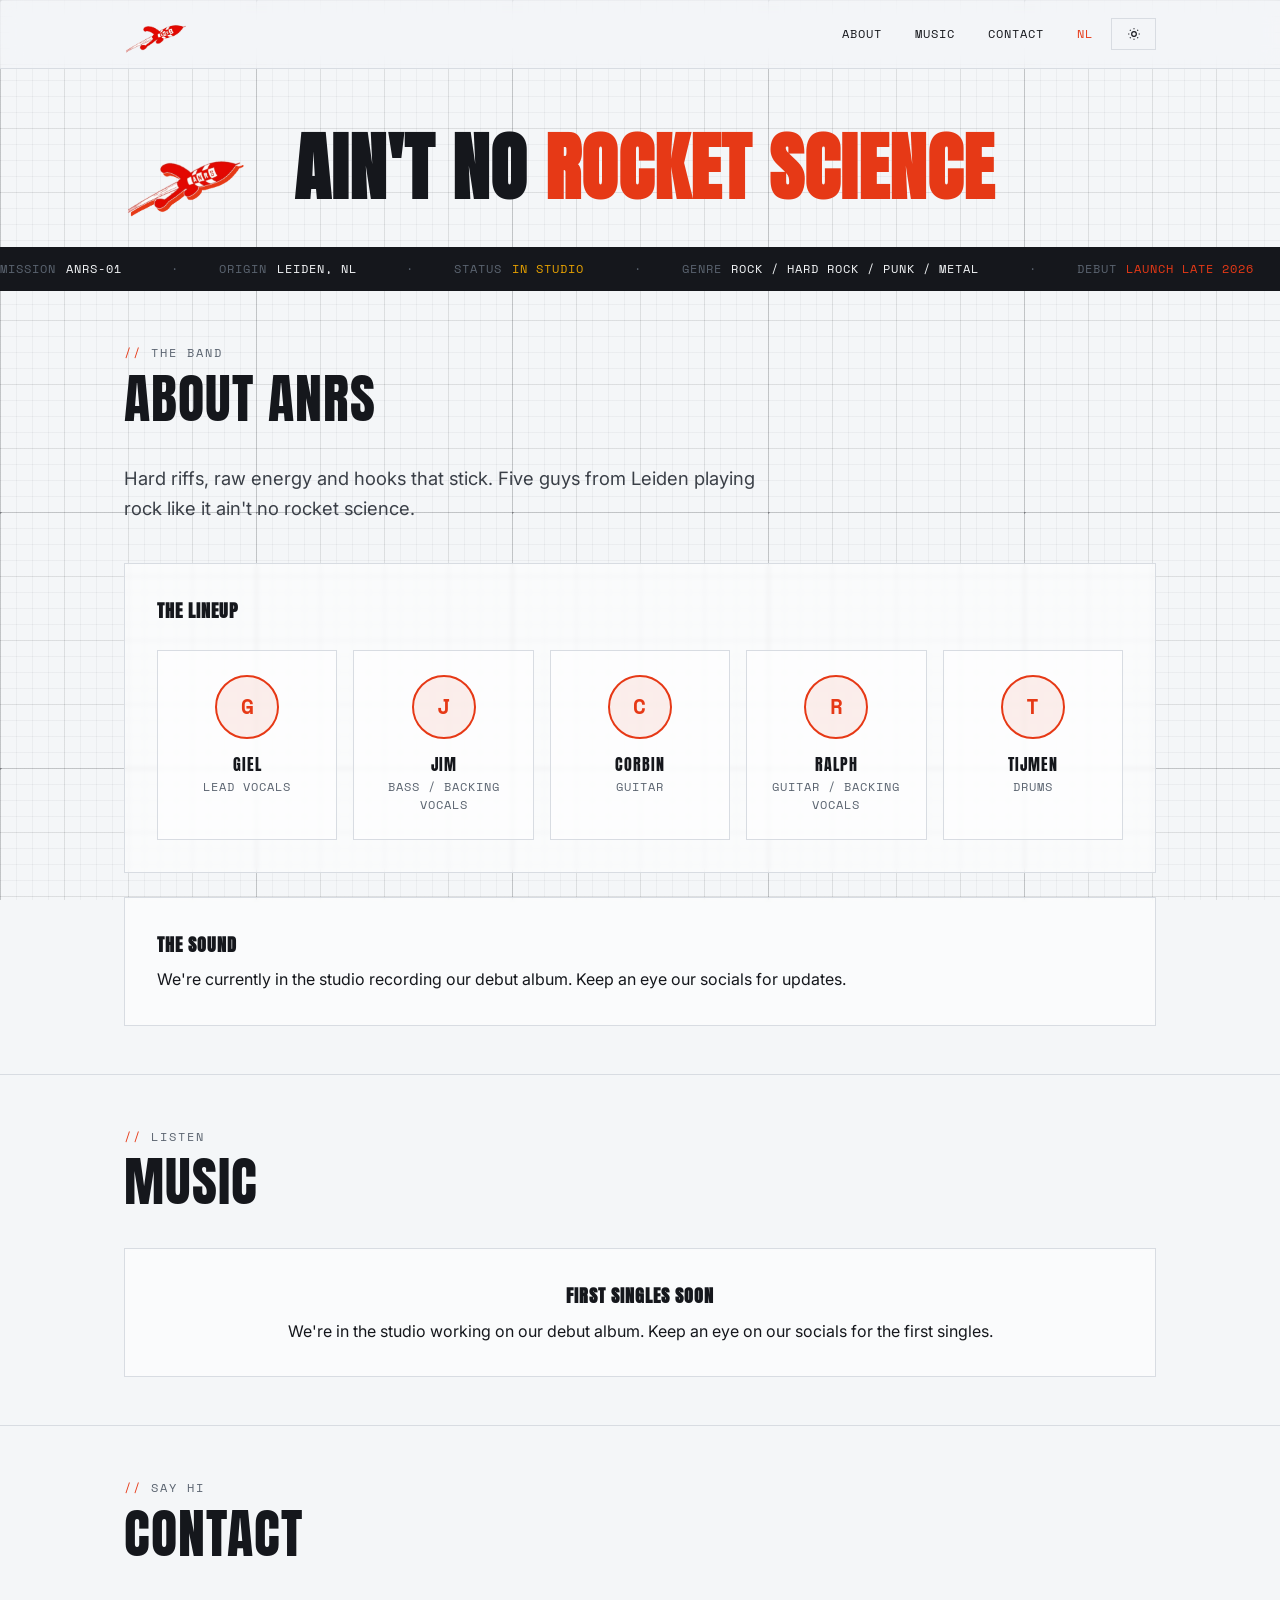
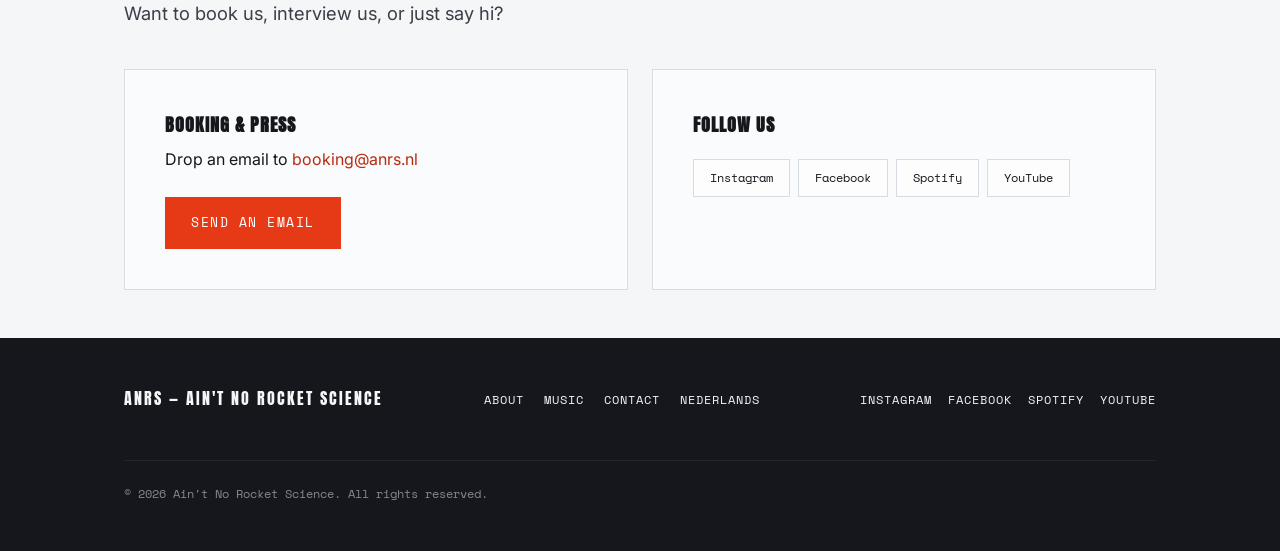
==== commit 2d1f74b9: "change some wordings" ====
--- a/en/index.html
+++ b/en/index.html
@@ -158,7 +158,7 @@
           <div class="card">
             <h3 class="card-title">The sound</h3>
             <p>
-              We're currently in the studio recording our debut album. Keep an eye on social media for updates.
+              We're currently in the studio recording our debut album. Keep an eye our socials for updates.
             </p>
           </div>
         </div>
@@ -177,7 +177,7 @@
           <div class="card" style="text-align:center;">
             <h3 class="card-title">First singles soon</h3>
             <p>
-              We're in the studio working on our debut album. Keep an eye on social media for the first singles.
+              We're in the studio working on our debut album. Keep an eye on our socials for the first singles.
             </p>
           </div>
         </div>
